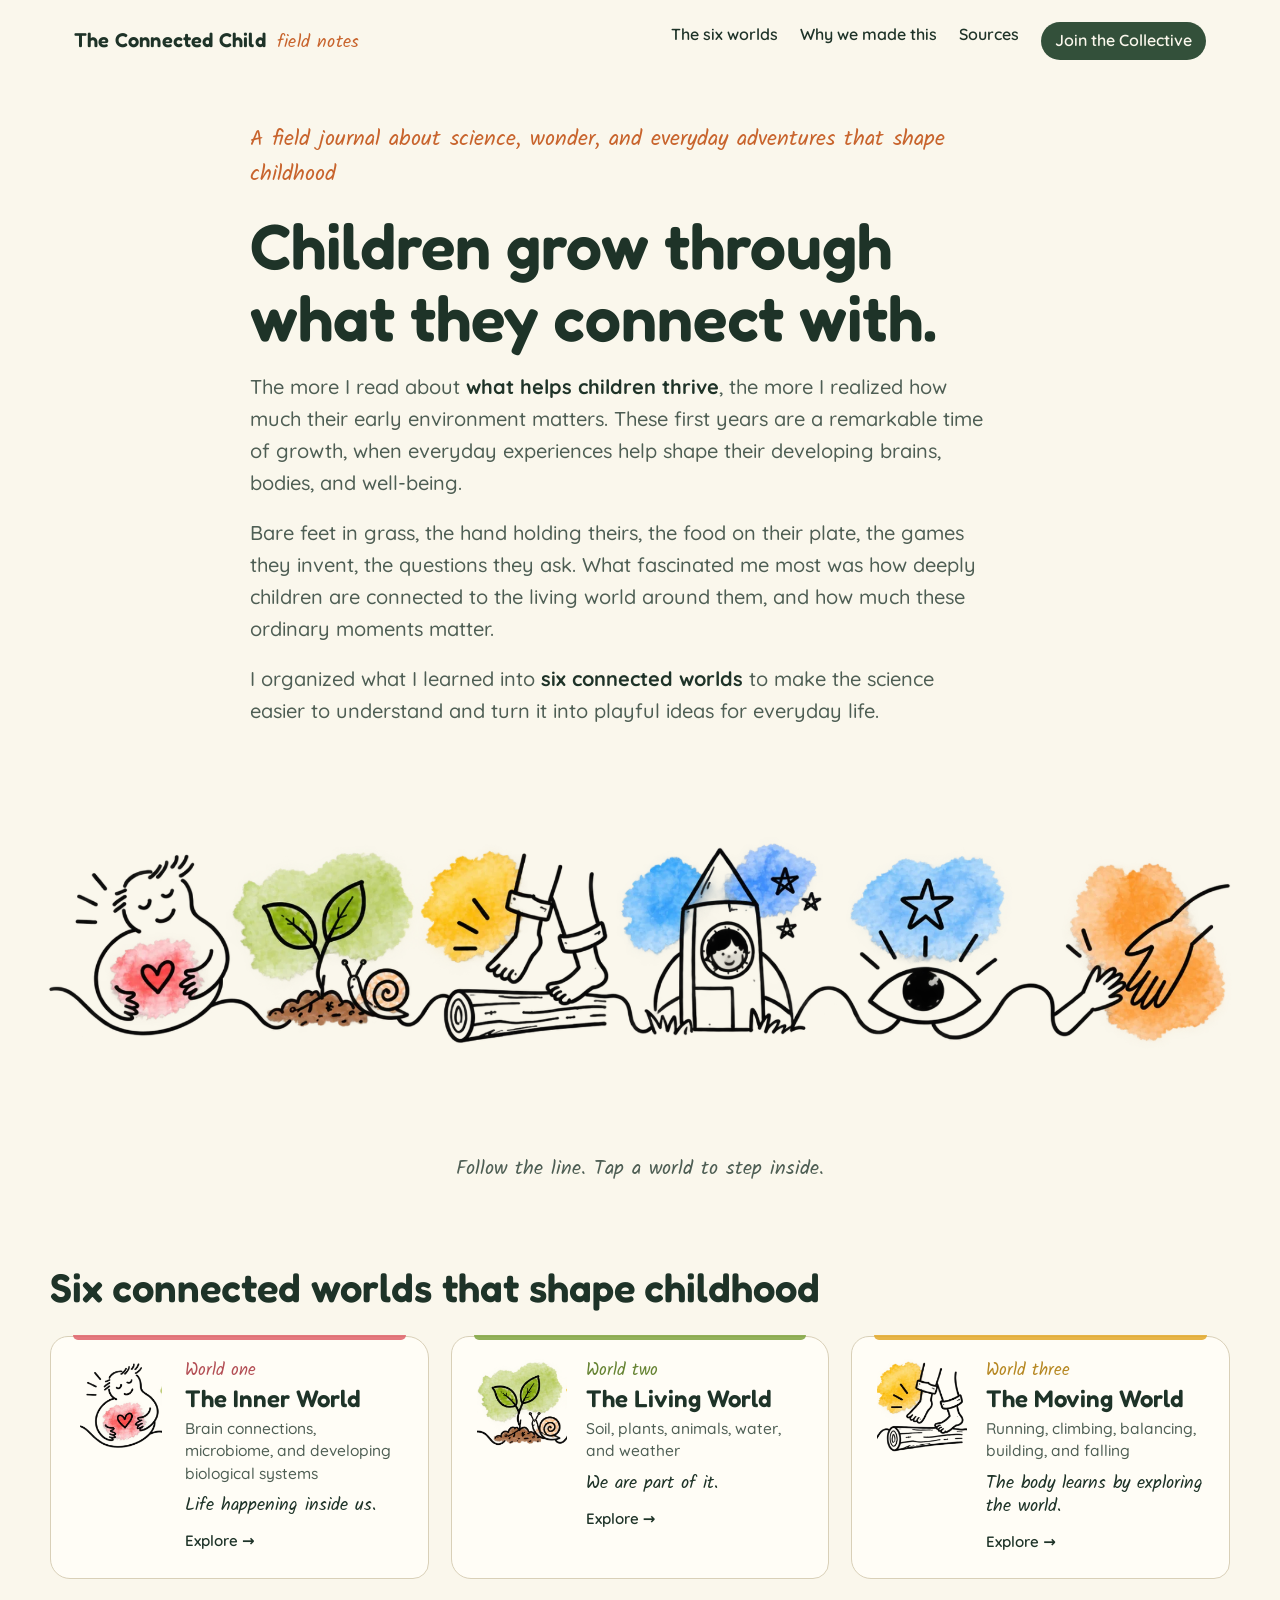
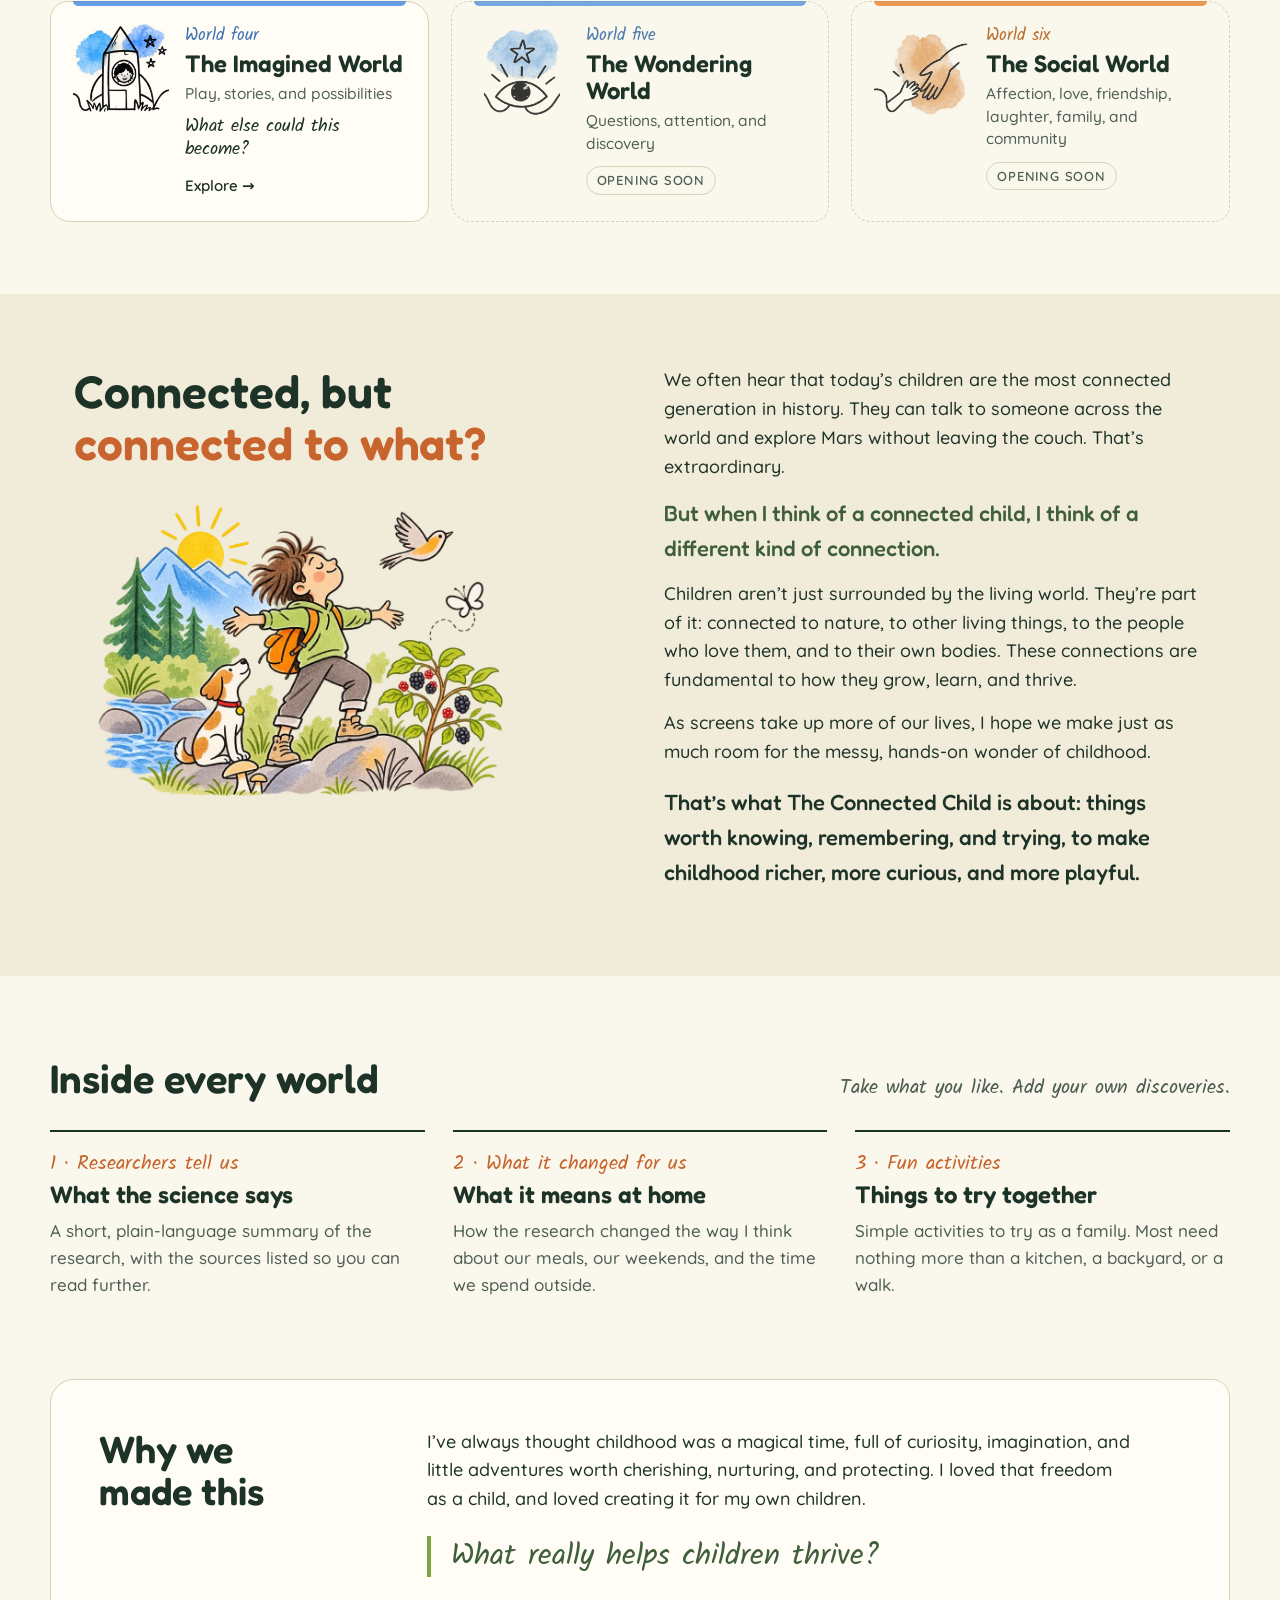
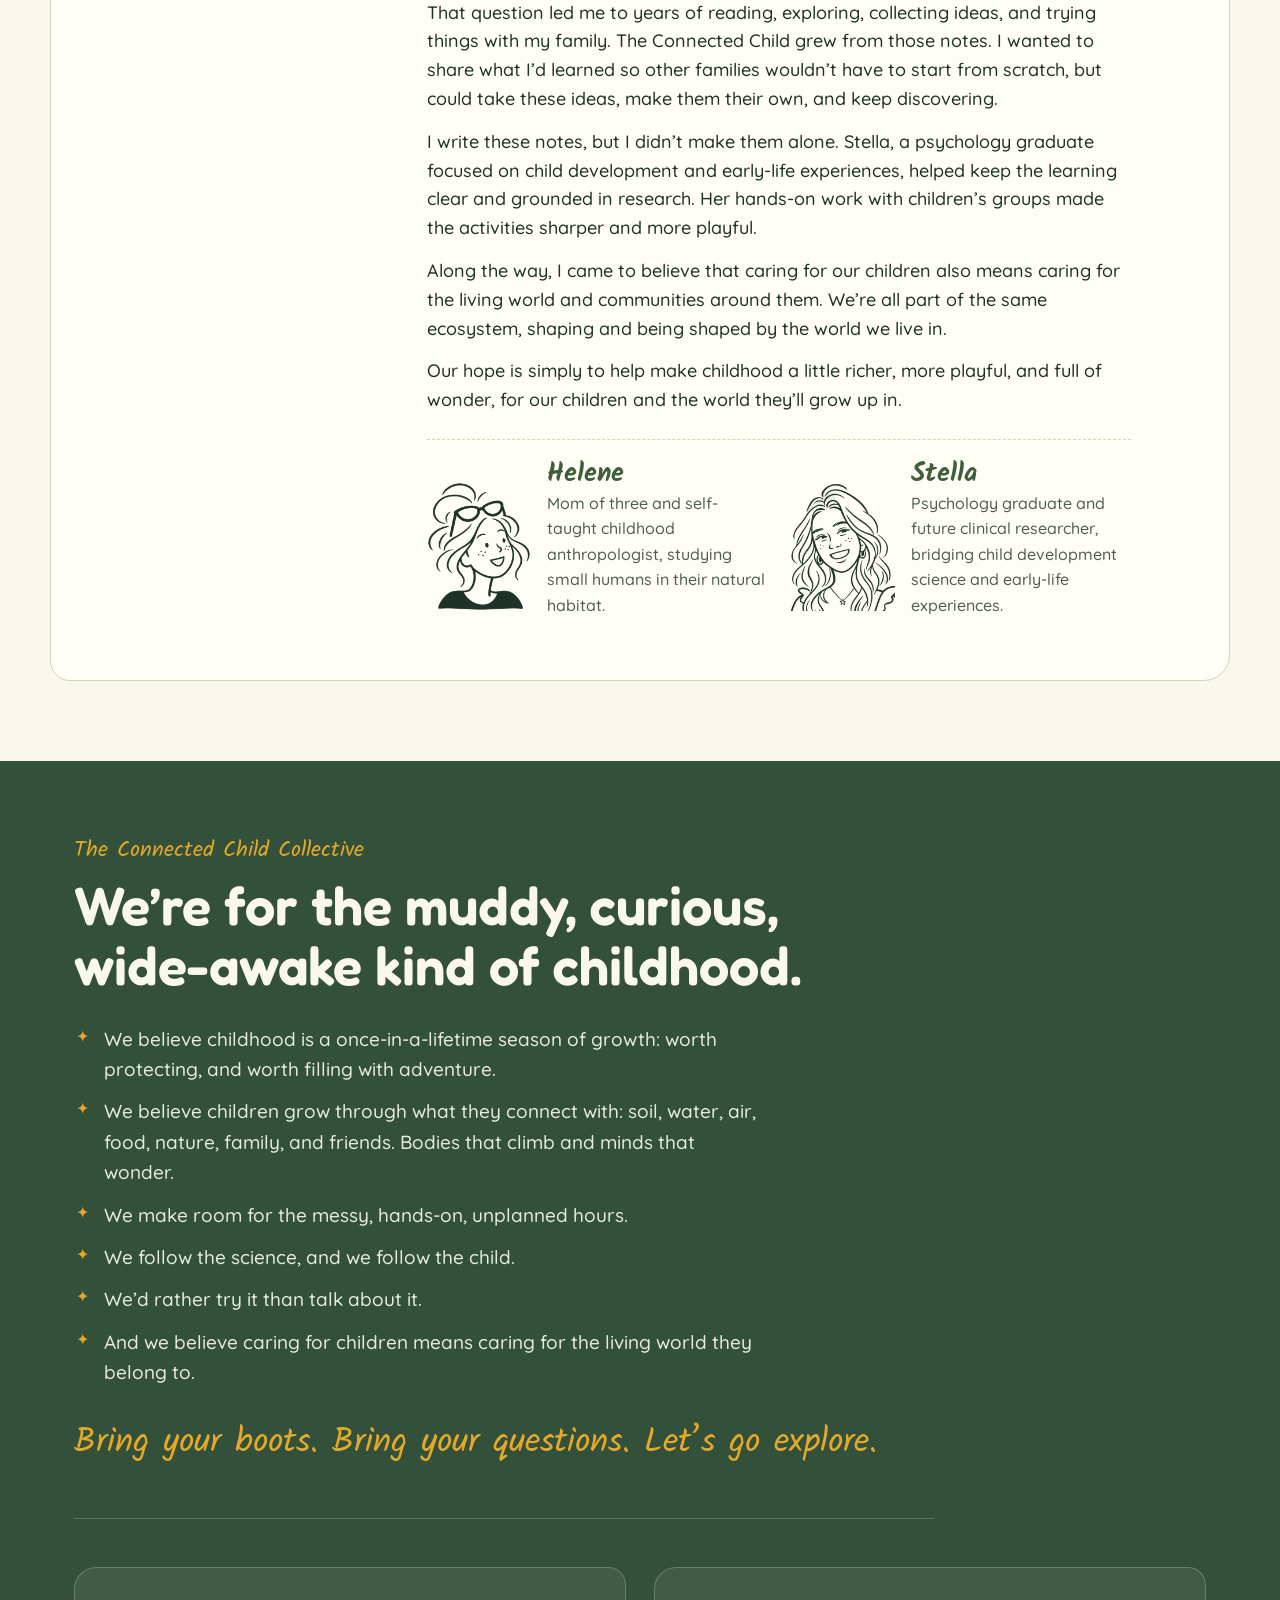
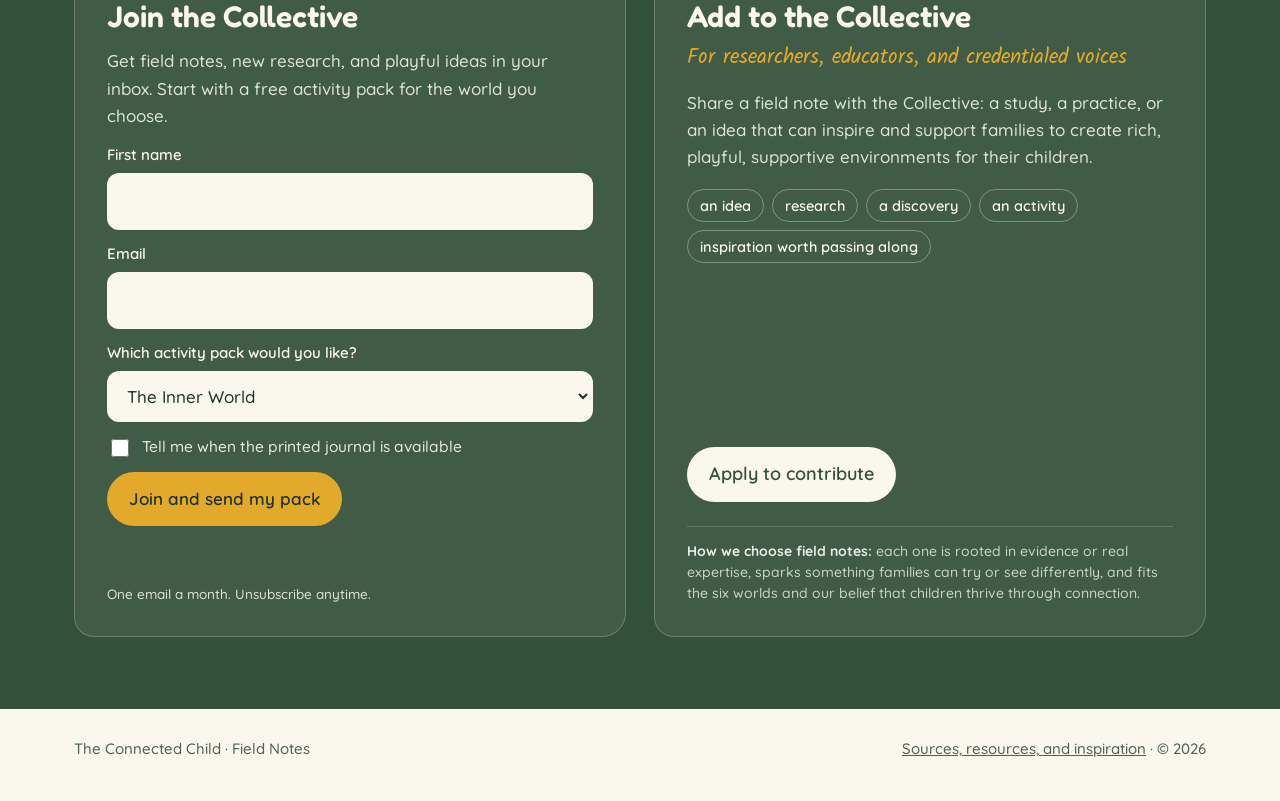
==== index.html @ fb087bc6 "Landing: self-taught childhood anthropologist Co-Authored-By: Claude Opus 5.5 <noreply@anthropic.com" ====
<!DOCTYPE html>
<html lang="en">
<head>
<meta charset="utf-8">
<meta name="viewport" content="width=device-width, initial-scale=1">
<title>The Connected Child</title>
<meta name="description" content="A field journal about science, wonder, and everyday adventures that shape childhood. Six connected worlds, the research behind them, and ideas to try with your kids.">
<link rel="preconnect" href="https://fonts.googleapis.com">
<link rel="preconnect" href="https://fonts.gstatic.com" crossorigin>
<link href="https://fonts.googleapis.com/css2?family=Fredoka:wght@500;600&family=Kalam:wght@400;700&family=Quicksand:wght@400;500;600&display=swap" rel="stylesheet">
<link rel="stylesheet" href="css/site.css">
</head>
<body>

<header class="wrap top">
  <a class="mark" href="#">The Connected Child <span>field notes</span></a>
  <nav aria-label="Main">
    <a href="#worlds">The six worlds</a>
    <a href="#why">Why we made this</a>
    <a href="sources.html">Sources</a>
    <a class="pill" href="#signup">Join the Collective</a>
  </nav>
</header>

<main>
  <section class="wrap hero">
    <div class="eyebrow">A field journal about science, wonder, and everyday adventures that shape childhood</div>
    <h1>Children grow through what they connect with.</h1>
    <p>The more I read about <strong>what helps children thrive</strong>, the more I realized how much their early environment matters. These first years are a remarkable time of growth, when everyday experiences help shape their developing brains, bodies, and well-being.</p>
    <p>Bare feet in grass, the hand holding theirs, the food on their plate, the games they invent, the questions they ask. What fascinated me most was how deeply children are connected to the living world around them, and how much these ordinary moments matter.</p>
    <p>I organized what I learned into <strong>six connected worlds</strong> to make the science easier to understand and turn it into playful ideas for everyday life.</p>
  </section>

  <section class="wrap framework" aria-label="The six-world framework">
    <div class="thread" id="thread">
      <img src="img/framework.webp" width="2048" height="683" alt="A hand-drawn line connecting six illustrations: a child hugging their belly, a sprout and a snail, bare feet on a log, a child in a cardboard rocket, an open eye under a star, and two hands reaching for each other.">
      <!-- clickable regions, left to right; percentages match the illustration -->
      <a class="spot" data-world="inner"     href="inner-world.html"     style="left:1.5%;width:15%"  aria-label="The Inner World"></a>
      <a class="spot" data-world="living"    href="living-world.html"    style="left:16.5%;width:15.5%" aria-label="The Living World"></a>
      <a class="spot" data-world="moving"    href="moving-world.html"    style="left:32%;width:16%"   aria-label="The Moving World"></a>
      <a class="spot" data-world="imagined"  href="imagined-world.html"  style="left:48%;width:17.5%" aria-label="The Imagined World"></a>
      <a class="spot" data-world="wondering" href="#signup"              style="left:66%;width:14.5%" aria-label="The Wondering World, opening soon"></a>
      <a class="spot" data-world="social"    href="#signup"              style="left:81.5%;width:18%" aria-label="The Social World, opening soon"></a>
    </div>
    <div class="caption" id="caption" aria-live="polite">
      <span class="hint">Follow the line. Tap a world to step inside.</span>
    </div>
  </section>

  <section class="wrap worlds" id="worlds">
    <div class="section-head">
      <h2>Six connected worlds that shape childhood</h2>
    </div>
    <div class="grid">
      <a class="card inner" data-world="inner" href="inner-world.html">
        <img src="img/inner.webp" alt="" width="96" height="96">
        <div>
          <div class="num">World one</div>
          <h3>The Inner World</h3>
          <p class="what">Brain connections, microbiome, and developing biological systems</p>
          <p class="tag">Life happening inside us.</p>
          <span class="go">Explore →</span>
        </div>
      </a>
      <a class="card living" data-world="living" href="living-world.html">
        <img src="img/living.webp" alt="" width="96" height="96">
        <div>
          <div class="num">World two</div>
          <h3>The Living World</h3>
          <p class="what">Soil, plants, animals, water, and weather</p>
          <p class="tag">We are part of it.</p>
          <span class="go">Explore →</span>
        </div>
      </a>
      <a class="card moving" data-world="moving" href="moving-world.html">
        <img src="img/moving.webp" alt="" width="96" height="96">
        <div>
          <div class="num">World three</div>
          <h3>The Moving World</h3>
          <p class="what">Running, climbing, balancing, building, and falling</p>
          <p class="tag">The body learns by exploring the world.</p>
          <span class="go">Explore →</span>
        </div>
      </a>
      <a class="card imagined" data-world="imagined" href="imagined-world.html">
        <img src="img/imagined.webp" alt="" width="96" height="96">
        <div>
          <div class="num">World four</div>
          <h3>The Imagined World</h3>
          <p class="what">Play, stories, and possibilities</p>
          <p class="tag">What else could this become?</p>
          <span class="go">Explore →</span>
        </div>
      </a>
      <div class="card wondering soon" data-world="wondering">
        <img src="img/wondering.webp" alt="" width="96" height="96">
        <div>
          <div class="num">World five</div>
          <h3>The Wondering World</h3>
          <p class="what">Questions, attention, and discovery</p>
          <span class="soon-label">Opening soon</span>
        </div>
      </div>
      <div class="card social soon" data-world="social">
        <img src="img/social.webp" alt="" width="96" height="96">
        <div>
          <div class="num">World six</div>
          <h3>The Social World</h3>
          <p class="what">Affection, love, friendship, laughter, family, and community</p>
          <span class="soon-label">Opening soon</span>
        </div>
      </div>
    </div>
  </section>

  <section class="what-sec">
    <div class="wrap what-grid">
      <div class="what-left">
        <h2>Connected, but <em>connected to what?</em></h2>
        <img class="explorer" src="img/explorer.webp" width="1000" height="668" alt="Watercolor illustration of a child standing on a rock with arms wide open, eyes closed, beside a dog, a stream, mountains, a berry bush, a bird, and a butterfly.">
      </div>
      <div>
        <p>We often hear that today’s children are the most connected generation in history. They can talk to someone across the world and explore Mars without leaving the couch. That’s extraordinary.</p>
        <p class="pivot">But when I think of a connected child, I think of a different kind of connection.</p>
        <p>Children aren’t just surrounded by the living world. They’re part of it: connected to nature, to other living things, to the people who love them, and to their own bodies. These connections are fundamental to how they grow, learn, and thrive.</p>
        <p>As screens take up more of our lives, I hope we make just as much room for the messy, hands-on wonder of childhood.</p>
        <p class="closing">That’s what The Connected Child is about: things worth knowing, remembering, and trying, to make childhood richer, more curious, and more playful.</p>
      </div>
    </div>
  </section>

  <section class="wrap how">
    <div class="section-head">
      <h2>Inside every world</h2>
      <p>Take what you like. Add your own discoveries.</p>
    </div>
    <div class="steps">
      <div class="step">
        <div class="k">1 · Researchers tell us</div>
        <h3>What the science says</h3>
        <p>A short, plain-language summary of the research, with the sources listed so you can read further.</p>
      </div>
      <div class="step">
        <div class="k">2 · What it changed for us</div>
        <h3>What it means at home</h3>
        <p>How the research changed the way I think about our meals, our weekends, and the time we spend outside.</p>
      </div>
      <div class="step">
        <div class="k">3 · Fun activities</div>
        <h3>Things to try together</h3>
        <p>Simple activities to try as a family. Most need nothing more than a kitchen, a backyard, or a walk.</p>
      </div>
    </div>
  </section>

  <section class="wrap note" id="why">
    <div class="note-card">
      <h2>Why we made this</h2>
      <div class="note-body">
        <p>I’ve always thought childhood was a magical time, full of curiosity, imagination, and little adventures worth cherishing, nurturing, and protecting. I loved that freedom as a child, and loved creating it for my own children.</p>
        <p class="quote">What really helps children thrive?</p>
        <p>That question led me to years of reading, exploring, collecting ideas, and trying things with my family. The Connected Child grew from those notes. I wanted to share what I’d learned so other families wouldn’t have to start from scratch, but could take these ideas, make them their own, and keep discovering.</p>
        <p>I write these notes, but I didn’t make them alone. Stella, a psychology graduate focused on child development and early-life experiences, helped keep the learning clear and grounded in research. Her hands-on work with children’s groups made the activities sharper and more playful.</p>
        <p>Along the way, I came to believe that caring for our children also means caring for the living world and communities around them. We’re all part of the same ecosystem, shaping and being shaped by the world we live in.</p>
        <p>Our hope is simply to help make childhood a little richer, more playful, and full of wonder, for our children and the world they’ll grow up in.</p>
        <div class="sigs">
          <div class="sig">
            <img src="img/helene.webp" width="360" height="446" alt="Line-drawn sketch of Helene smiling, sunglasses pushed up into her messy hair.">
            <p><span class="sig-name">Helene</span><span class="sig-line">Mom of three and self-taught childhood anthropologist, studying small humans in their natural habitat.</span></p>
          </div>
          <div class="sig">
            <img src="img/stella.webp" width="360" height="446" alt="Line-drawn sketch of Stella laughing, with long wavy hair, hoop earrings, and a little star necklace.">
            <p><span class="sig-name">Stella</span><span class="sig-line">Psychology graduate and future clinical researcher, bridging child development science and early-life experiences.</span></p>
          </div>
        </div>
      </div>
    </div>
  </section>

  <section class="signup" id="signup">
    <div class="wrap">
      <div class="manifesto">
        <div class="hand">The Connected Child Collective</div>
        <h2>We’re for the muddy, curious, wide-awake kind of childhood.</h2>
        <ul class="beliefs">
          <li>We believe childhood is a once-in-a-lifetime season of growth: worth protecting, and worth filling with adventure.</li>
          <li>We believe children grow through what they connect with: soil, water, air, food, nature, family, and friends. Bodies that climb and minds that wonder.</li>
          <li>We make room for the messy, hands-on, unplanned hours.</li>
          <li>We follow the science, and we follow the child.</li>
          <li>We’d rather try it than talk about it.</li>
          <li>And we believe caring for children means caring for the living world they belong to.</li>
        </ul>
        <p class="rally">Bring your boots. Bring your questions. Let’s go explore.</p>
      </div>
    </div>
    <div class="wrap duo">
      <div class="panel">
        <h3>Join the Collective</h3>
        <p class="panel-sub">Get field notes, new research, and playful ideas in your inbox. Start with a free activity pack for the world you choose.</p>
        <form id="form" novalidate>
          <div class="field">
            <label for="name">First name</label>
            <input id="name" type="text" autocomplete="given-name">
          </div>
          <div class="field">
            <label for="email">Email</label>
            <input id="email" type="email" autocomplete="email" required>
          </div>
          <div class="field">
            <label for="world">Which activity pack would you like?</label>
            <select id="world">
              <option value="inner">The Inner World</option>
              <option value="living">The Living World</option>
              <option value="moving">The Moving World</option>
            </select>
          </div>
          <label class="check" for="printed"><input id="printed" type="checkbox"> Tell me when the printed journal is available</label>
          <button type="submit">Join and send my pack</button>
          <p class="thanks" id="thanks" aria-live="polite"></p>
          <p class="fine">One email a month. Unsubscribe anytime.</p>
        </form>
      </div>
      <div class="panel" id="contribute">
        <h3>Add to the Collective</h3>
        <p class="panel-for">For researchers, educators, and credentialed voices</p>
        <p class="panel-sub">Share a field note with the Collective: a study, a practice, or an idea that can inspire and support families to create rich, playful, supportive environments for their children.</p>
        <ul class="kinds">
          <li>an idea</li><li>research</li><li>a discovery</li><li>an activity</li><li>inspiration worth passing along</li>
        </ul>
        <a class="contrib-btn" href="#contribute" id="apply">Apply to contribute</a>
        <p class="criteria"><strong>How we choose field notes:</strong> each one is rooted in evidence or real expertise, sparks something families can try or see differently, and fits the six worlds and our belief that children thrive through connection.</p>
      </div>
    </div>
  </section>
</main>

<footer>
  <div class="wrap">
    <span>The Connected Child · Field Notes</span>
    <span><a href="sources.html">Sources, resources, and inspiration</a> · © 2026</span>
  </div>
</footer>

<script>
// Pages that exist so far. Add a world here once its page is published.
const BUILT = ['inner','living','moving','imagined'];
const WORLDS = {
  inner:{name:"The Inner World",desc:"brain connections, microbiome, and developing biological systems",open:true},
  living:{name:"The Living World",desc:"soil, plants, animals, water, and weather",open:true},
  moving:{name:"The Moving World",desc:"running, climbing, balancing, building, and falling",open:true},
  imagined:{name:"The Imagined World",desc:"play, stories, and possibilities",open:true},
  wondering:{name:"The Wondering World",desc:"questions, attention, and discovery",open:false},
  social:{name:"The Social World",desc:"affection, love, friendship, laughter, family, and community",open:false}
};
const cap = document.getElementById('caption');
const thread = document.getElementById('thread');
const cards = document.querySelectorAll('.card');
const hint = cap.innerHTML;

function show(key){
  const w = WORLDS[key];
  cap.innerHTML = '<span class="label" style="color:var(--'+key+')">'+w.name+'</span>' +
    '<span class="desc">'+w.desc+(w.open ? '' : ' · opening soon')+'</span>';
  cards.forEach(c => c.classList.toggle('is-active', c.dataset.world === key));
}
function reset(){ cap.innerHTML = hint; cards.forEach(c => c.classList.remove('is-active')); }

document.querySelectorAll('.spot').forEach(s => {
  s.addEventListener('mouseenter', () => show(s.dataset.world));
  s.addEventListener('focus', () => show(s.dataset.world));
  s.addEventListener('mouseleave', reset);
  s.addEventListener('blur', reset);
});

// Until a world page exists, a click shows its card instead of a missing page.
document.querySelectorAll('a[data-world]').forEach(a => {
  a.addEventListener('click', e => {
    const key = a.dataset.world;
    if (WORLDS[key].open && !BUILT.includes(key)) {
      e.preventDefault();
      show(key);
      cap.insertAdjacentHTML('beforeend','<span class="desc">This world’s page is being built next.</span>');
    }
  });
});

document.getElementById('form').addEventListener('submit', e => {
  e.preventDefault();
  const email = document.getElementById('email');
  const t = document.getElementById('thanks');
  if (!/^[^\s@]+@[^\s@]+\.[^\s@]+$/.test(email.value.trim())) {
    t.textContent = 'Please check your email address.';
    email.focus();
    return;
  }
  // Connect to the email tool here (MailerLite, Kit, etc.) once one is chosen.
  t.textContent = 'Preview only: sign-up is not connected yet.';
});
document.getElementById('apply').addEventListener('click', e => {
  e.preventDefault();
  e.currentTarget.textContent = 'Application form coming soon';
});
</script>
</body>
</html>
---- css/site.css ----
:root{
  /* Layout idea: one hand-drawn thread runs through the page; the six worlds hang off it. */
  --paper:#FAF7EC;
  --paper-deep:#F1EBD9;
  --ink:#1E3328;          /* deep forest ink */
  --ink-soft:#4E5E54;
  --forest:#3F5E3A;
  --orange:#C8642D;       /* burnt orange accent */
  --green:#33503A;        /* deep forest: sign-up band + top button */
  --line:#D9D0B8;
  --display:"Fredoka", "Trebuchet MS", system-ui, sans-serif;
  --hand:"Kalam", "Comic Sans MS", cursive;
  --body:"Quicksand", "Segoe UI", system-ui, sans-serif;
  --inner:#E0626A; --living:#7FA43F; --moving:#E3A92A;
  --imagined:#4E8FE0; --wondering:#5E98DA; --social:#E8893A;
  color-scheme:light;
}
*{box-sizing:border-box}
html,body{margin:0}
body{background:var(--paper);color:var(--ink);font-family:var(--body);font-size:18px;line-height:1.6;font-weight:500}
img{max-width:100%;height:auto;display:block}
a{color:inherit}
:focus-visible{outline:3px solid var(--orange);outline-offset:3px;border-radius:6px}
.wrap{max-width:1180px;margin:0 auto;padding:0 24px}
h1,h2,h3{font-family:var(--display);font-weight:600;line-height:1.12;text-wrap:balance;margin:0}
.hand{font-family:var(--hand);font-weight:400}

/* header */
.top{display:flex;align-items:center;justify-content:space-between;gap:16px;padding-top:22px;padding-bottom:22px;flex-wrap:wrap}
.mark{font-family:var(--display);font-weight:600;font-size:20px;text-decoration:none;letter-spacing:.01em}
.mark span{font-family:var(--hand);font-weight:400;color:var(--orange);font-size:18px;margin-left:6px}
.top nav{display:flex;gap:22px;flex-wrap:wrap;font-size:16px}
.top nav a{text-decoration:none;font-weight:600}
.top nav a:hover{color:var(--orange)}
.top nav .pill{background:var(--green);color:var(--paper);padding:6px 14px;border-radius:999px}
.top nav .pill:hover{background:var(--orange);color:var(--paper)}

/* hero */
.hero{padding:40px 0 8px;display:grid;gap:18px;max-width:780px}
.eyebrow{font-family:var(--hand);font-size:22px;color:var(--orange)}
.hero h1{font-size:clamp(38px,5.6vw,64px)}
.hero p{margin:0;font-size:20px;color:var(--ink-soft);max-width:62ch}
.hero strong{color:var(--ink);font-weight:700}

/* framework */
.framework{padding:22px 0 8px}
.thread{position:relative;margin:0 -12px}
.thread img{width:100%;height:auto;animation:draw 2.2s cubic-bezier(.5,.1,.3,1) both}
@keyframes draw{from{clip-path:inset(0 100% 0 0)}to{clip-path:inset(0 0 0 0)}}
.spot{position:absolute;top:8%;height:72%;border-radius:40%;text-decoration:none;cursor:pointer}
.spot:hover,.spot:focus-visible{background:radial-gradient(closest-side,rgba(255,255,255,.0),rgba(255,255,255,0))}
.thread.has-active img{filter:saturate(.85)}
.lift{position:absolute;inset:0;pointer-events:none}
.caption{min-height:64px;text-align:center;display:grid;gap:2px;justify-items:center;margin-top:-6px}
.caption .label{font-family:var(--display);font-size:24px;font-weight:600}
.caption .desc{font-family:var(--hand);font-size:20px;color:var(--ink-soft)}
.caption .hint{font-family:var(--hand);font-size:20px;color:var(--ink-soft)}

/* world cards */
.worlds{padding:40px 0 72px}
.section-head{display:flex;align-items:baseline;justify-content:space-between;gap:16px;flex-wrap:wrap;margin-bottom:26px}
.section-head h2{font-size:clamp(28px,3.4vw,40px)}
.section-head p{margin:0;color:var(--ink-soft);font-family:var(--hand);font-size:20px}
.grid{display:grid;grid-template-columns:repeat(3,1fr);gap:22px}
.card{--c:var(--ink);position:relative;display:grid;grid-template-columns:96px 1fr;gap:16px;align-items:start;padding:20px 22px 22px;background:#fffdf6;border:1.5px solid var(--line);border-radius:18px 22px 16px 20px;text-decoration:none;transition:transform .25s ease,box-shadow .25s ease,border-color .25s ease}
.card::before{content:"";position:absolute;left:22px;right:22px;top:-1.5px;height:5px;border-radius:0 0 6px 6px;background:var(--c);opacity:.85}
.card img{width:96px;height:96px;object-fit:contain}
.card .num{font-family:var(--hand);font-size:17px;color:var(--c);filter:brightness(.8)}
.card h3{font-size:24px;margin:2px 0 4px}
.card .what{margin:0;font-size:15.5px;color:var(--ink-soft);line-height:1.45}
.card .tag{margin:10px 0 0;font-family:var(--hand);font-size:18px;line-height:1.3}
.card .go{margin-top:12px;display:inline-flex;align-items:center;gap:6px;font-weight:600;font-size:15px;color:var(--ink)}
a.card:hover,a.card:focus-visible,.card.is-active{transform:translateY(-4px) rotate(-.4deg);box-shadow:0 10px 24px -14px rgba(30,51,40,.45);border-color:var(--c)}
a.card:hover .go{color:var(--orange)}
.card.soon{background:transparent;border-style:dashed}
.card.soon img{filter:grayscale(.35);opacity:.8}
.card .soon-label{margin-top:12px;display:inline-block;font-size:13px;font-weight:600;letter-spacing:.06em;text-transform:uppercase;color:var(--ink-soft);border:1.5px solid var(--line);padding:3px 10px;border-radius:999px}
.inner{--c:var(--inner)} .living{--c:var(--living)} .moving{--c:var(--moving)}
.imagined{--c:var(--imagined)} .wondering{--c:var(--wondering)} .social{--c:var(--social)}

/* connected to what */
.what-sec{background:var(--paper-deep);padding:72px 0}
.what-left{display:grid;gap:28px}
.explorer{width:min(460px,100%)}
.pivot{font-family:var(--display);font-size:22px;font-weight:500;color:var(--forest)}
.what-grid{display:grid;grid-template-columns:1fr 1fr;gap:48px;align-items:start}
.what-sec h2{font-size:clamp(30px,3.8vw,46px)}
.what-sec h2 em{font-style:normal;color:var(--orange)}
.what-sec p{margin:0 0 14px;max-width:58ch}
.list-hand{font-family:var(--hand);font-size:22px;line-height:1.5;color:var(--forest);margin:0;padding:0;list-style:none;display:grid;gap:2px}
.list-hand li::before{content:"~ ";color:var(--orange)}
.closing{font-family:var(--display);font-size:22px;font-weight:500;margin-top:18px!important}
.cover{margin:40px auto 0;width:min(900px,100%)}

/* how a world works */
.how{padding:80px 0}
.steps{display:grid;grid-template-columns:repeat(3,1fr);gap:28px;counter-reset:s}
.step{border-top:2px solid var(--ink);padding-top:16px}
.step .k{font-family:var(--hand);font-size:20px;color:var(--orange)}
.step h3{font-size:24px;margin:2px 0 8px}
.step p{margin:0;color:var(--ink-soft);font-size:17px}

/* founder note */
.note{padding:0 0 80px}
.note-card{display:grid;grid-template-columns:280px 1fr;gap:48px;background:#fffdf6;border:1.5px solid var(--line);border-radius:24px 18px 26px 20px;padding:48px}
.note-card h2{font-size:clamp(28px,3.2vw,38px)}
.note-body{max-width:64ch}
.sigs{display:grid;grid-template-columns:1fr 1fr;gap:24px;margin-top:24px;padding-top:20px;border-top:1.5px dashed var(--line)}
.sig{display:flex;align-items:center;gap:16px}
@media (max-width:640px){.sigs{grid-template-columns:1fr}}
.sig img{width:104px;flex:none}
.sig p{margin:0;display:grid;gap:2px}
.sig-name{font-family:var(--hand);font-weight:700;font-size:26px;color:var(--forest);line-height:1.1}
.sig-line{font-size:16px;color:var(--ink-soft)}
.note-card p{margin:0 0 14px}
.note-card p.quote{font-family:var(--hand);font-size:clamp(24px,2.6vw,30px);line-height:1.35;color:var(--forest);margin:22px 0;padding-left:20px;border-left:4px solid var(--living)}

/* sign up */
.signup{background:var(--green);color:var(--paper);padding:72px 0}
.signup-grid{display:grid;grid-template-columns:1.1fr 1fr;gap:48px;align-items:center}
.signup h2{font-size:clamp(30px,3.6vw,44px)}
.signup p{color:#DCE5D6;max-width:52ch}
.signup .hand{color:var(--moving);font-size:22px}
form{display:grid;gap:12px}
label{font-weight:600;font-size:15px}
.field{display:grid;gap:6px}
input[type=email],input[type=text]{font:inherit;font-size:17px;padding:13px 16px;border-radius:12px;border:2px solid transparent;background:var(--paper);color:var(--ink)}
input:focus-visible{outline:none;border-color:var(--moving)}
.check{display:flex;gap:10px;align-items:flex-start;font-weight:500;font-size:15.5px;color:#E6ECE1}
.check input{margin-top:5px;width:18px;height:18px;accent-color:var(--moving)}
button{font:inherit;font-weight:600;font-size:17px;padding:13px 22px;border-radius:999px;border:0;background:var(--moving);color:var(--ink);cursor:pointer;justify-self:start}
button:hover{background:#F2C24F}
.thanks{font-family:var(--hand);font-size:22px;color:var(--moving);min-height:1.5em;margin:0}
.fine{font-size:13.5px;color:#B3C2AD;margin:0}

.perks{margin:18px 0 0;padding:0;list-style:none;display:grid;gap:10px;color:#E6ECE1;font-size:17px}
.perks li{padding-left:28px;position:relative}
.perks li::before{content:"";position:absolute;left:4px;top:.55em;width:12px;height:12px;border-radius:50%;background:var(--moving)}
select{font:inherit;font-size:17px;padding:12px 14px;border-radius:12px;border:2px solid transparent;background:var(--paper);color:var(--ink)}
select:focus-visible{outline:none;border-color:var(--moving)}
.manifesto{max-width:860px;padding-bottom:48px;margin-bottom:48px;border-bottom:1.5px solid rgba(250,247,236,.22)}
.manifesto h2{font-size:clamp(32px,4.4vw,54px);margin-top:6px}
.beliefs{list-style:none;margin:28px 0 0;padding:0;display:grid;gap:12px;font-size:19px;color:#E6ECE1;max-width:62ch}
.beliefs li{padding-left:30px;position:relative}
.beliefs li::before{content:"✦";position:absolute;left:2px;top:0;color:var(--moving);font-size:16px}
.rally{font-family:var(--hand);font-size:clamp(26px,3vw,34px);color:var(--moving)!important;margin:28px 0 0;max-width:none!important}
.duo{display:grid;grid-template-columns:1fr 1fr;gap:28px;align-items:stretch}
.panel{background:rgba(250,247,236,.07);border:1.5px solid rgba(250,247,236,.22);border-radius:22px 18px 24px 20px;padding:32px;display:flex;flex-direction:column;gap:14px}
.panel h3{font-size:30px;color:var(--paper)}
.panel-for{font-family:var(--hand);font-size:21px;color:var(--moving)!important;margin:-6px 0 0}
.panel-sub{margin:0;font-size:17px}
.kinds{list-style:none;margin:4px 0 0;padding:0;display:flex;flex-wrap:wrap;gap:8px}
.kinds li{font-size:14.5px;font-weight:600;color:var(--paper);border:1.5px solid rgba(250,247,236,.35);border-radius:999px;padding:4px 12px}
.contrib-btn{align-self:flex-start;margin-top:auto;margin-bottom:6px;background:var(--paper);color:var(--green);padding:13px 22px;border-radius:999px;text-decoration:none;font-weight:600}
.contrib-btn:hover{background:var(--moving);color:var(--ink)}
.criteria{margin:4px 0 0;padding-top:14px;border-top:1px solid rgba(250,247,236,.18);font-size:14px;line-height:1.5;color:#C9D5C3!important;max-width:none!important}
.criteria strong{color:#E6ECE1}
@media (max-width:960px){.duo{grid-template-columns:1fr}}
footer{padding:28px 0 40px;font-size:15px;color:var(--ink-soft)}
footer .wrap{display:flex;justify-content:space-between;gap:16px;flex-wrap:wrap}

@media (max-width:960px){
  .grid{grid-template-columns:repeat(2,1fr)}
  .what-grid,.note-card,.signup-grid{grid-template-columns:1fr}
  .steps{grid-template-columns:1fr}
  .note-card{padding:32px}
}
@media (max-width:620px){
  body{font-size:17px}
  .grid{grid-template-columns:1fr}
  .top nav{gap:14px}
  .top nav a:not(.pill){display:none}
  .thread{margin:0 -16px}
  .caption .hint{font-size:18px}
}
@media (prefers-reduced-motion:reduce){
  .thread img{animation:none}
  .card{transition:none}
}
@media (max-width:720px){.thread{margin:0}}
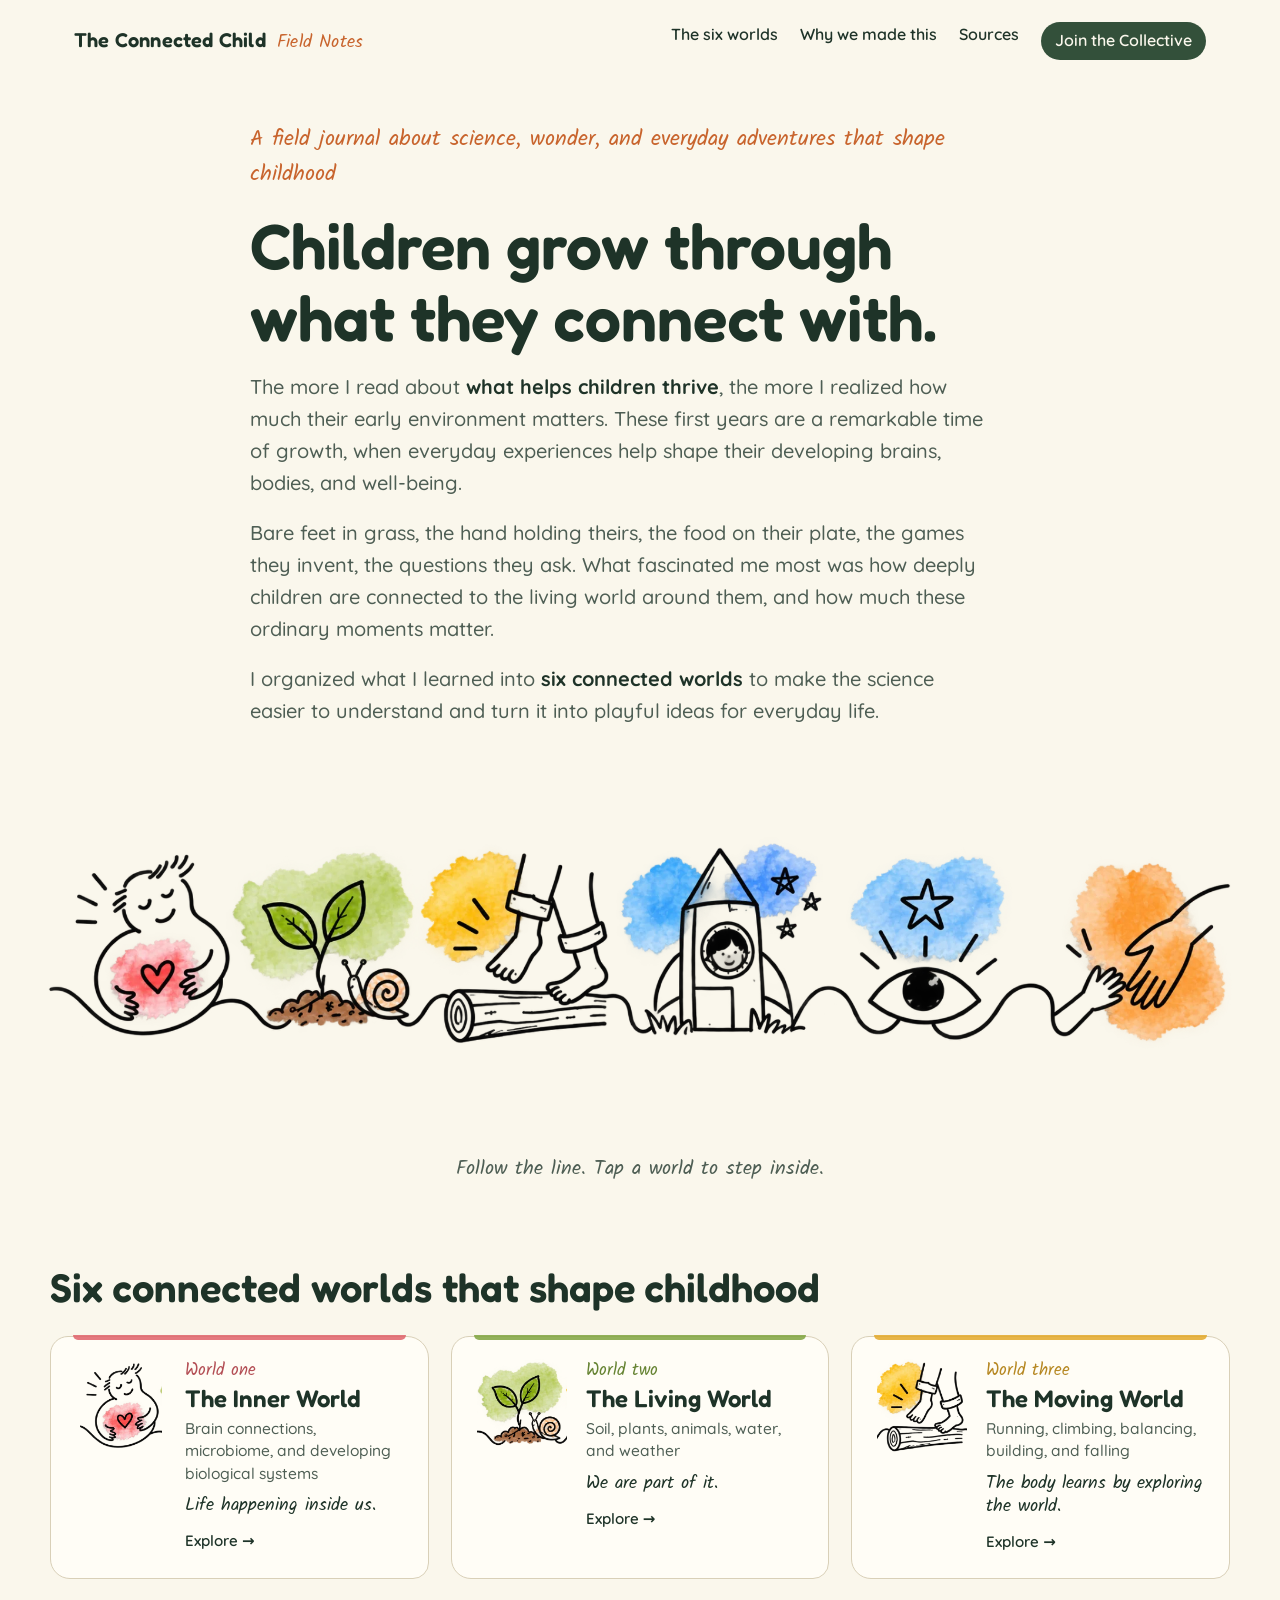
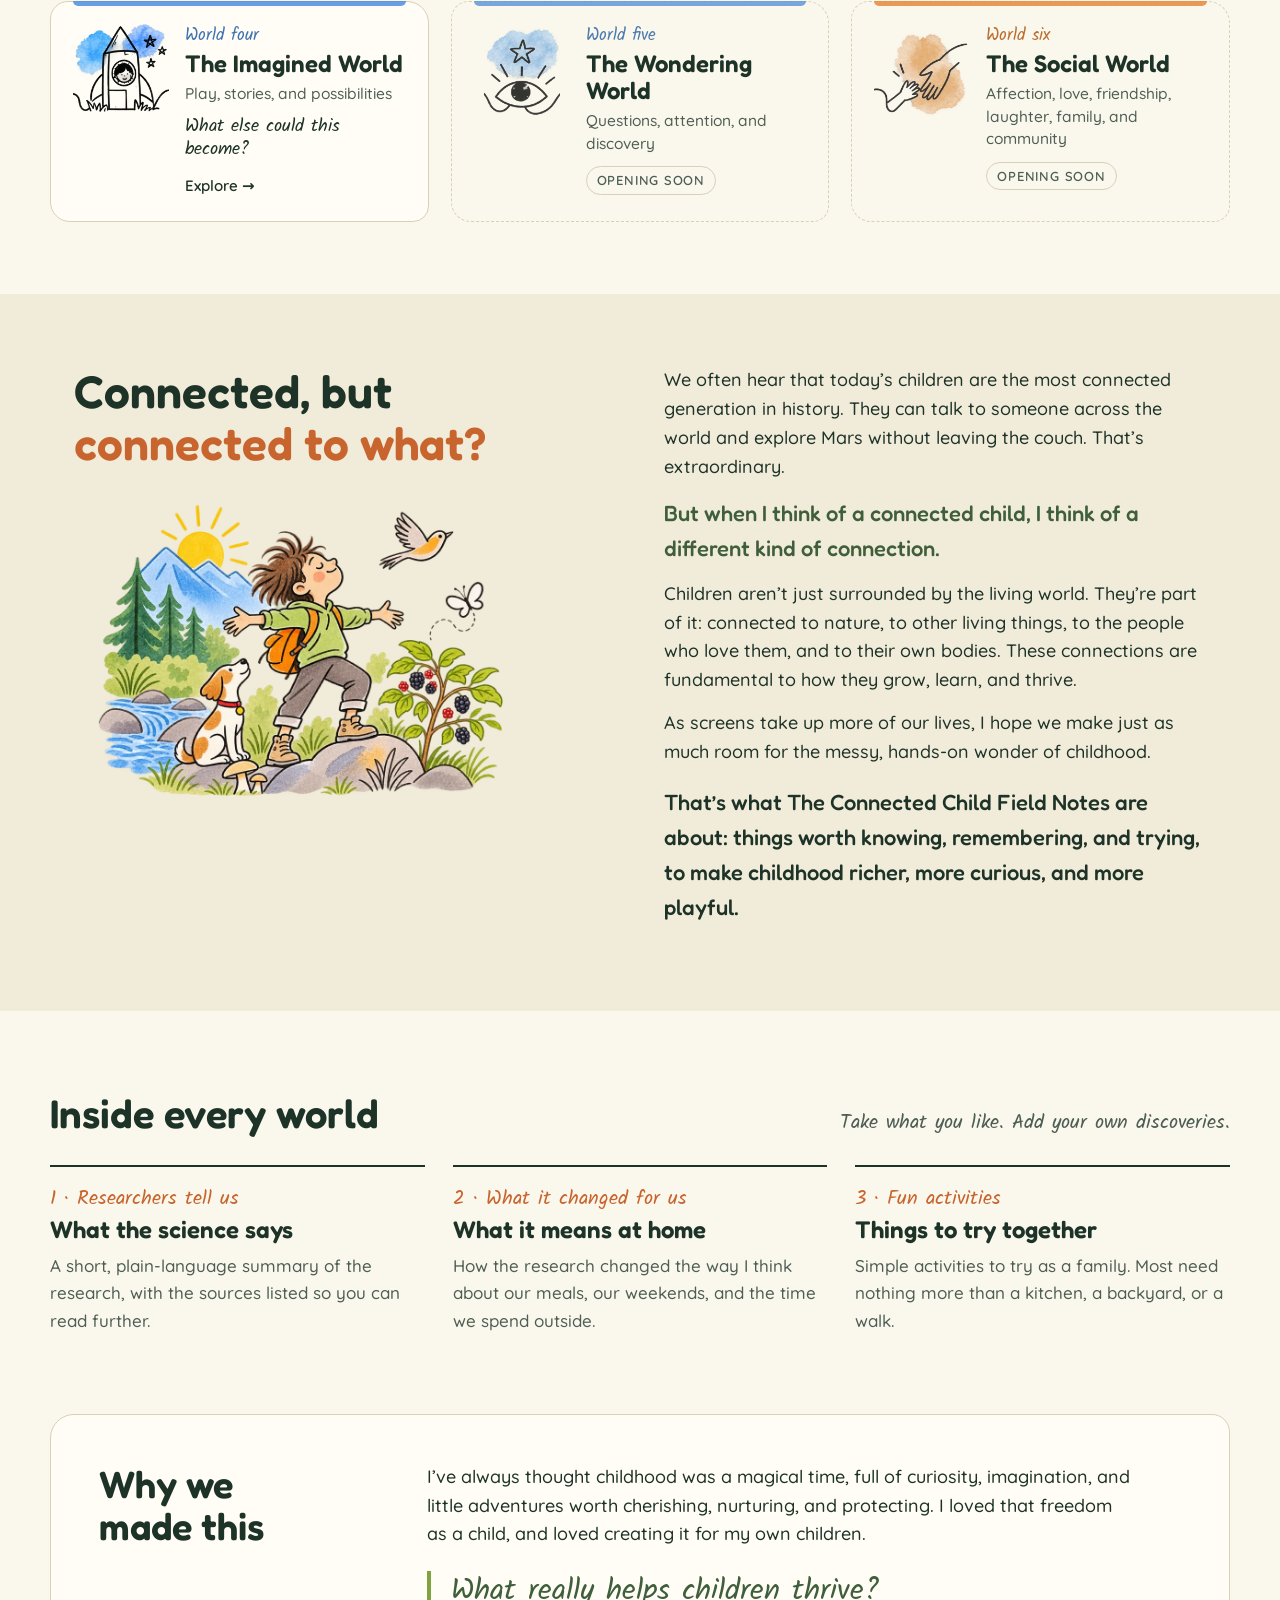
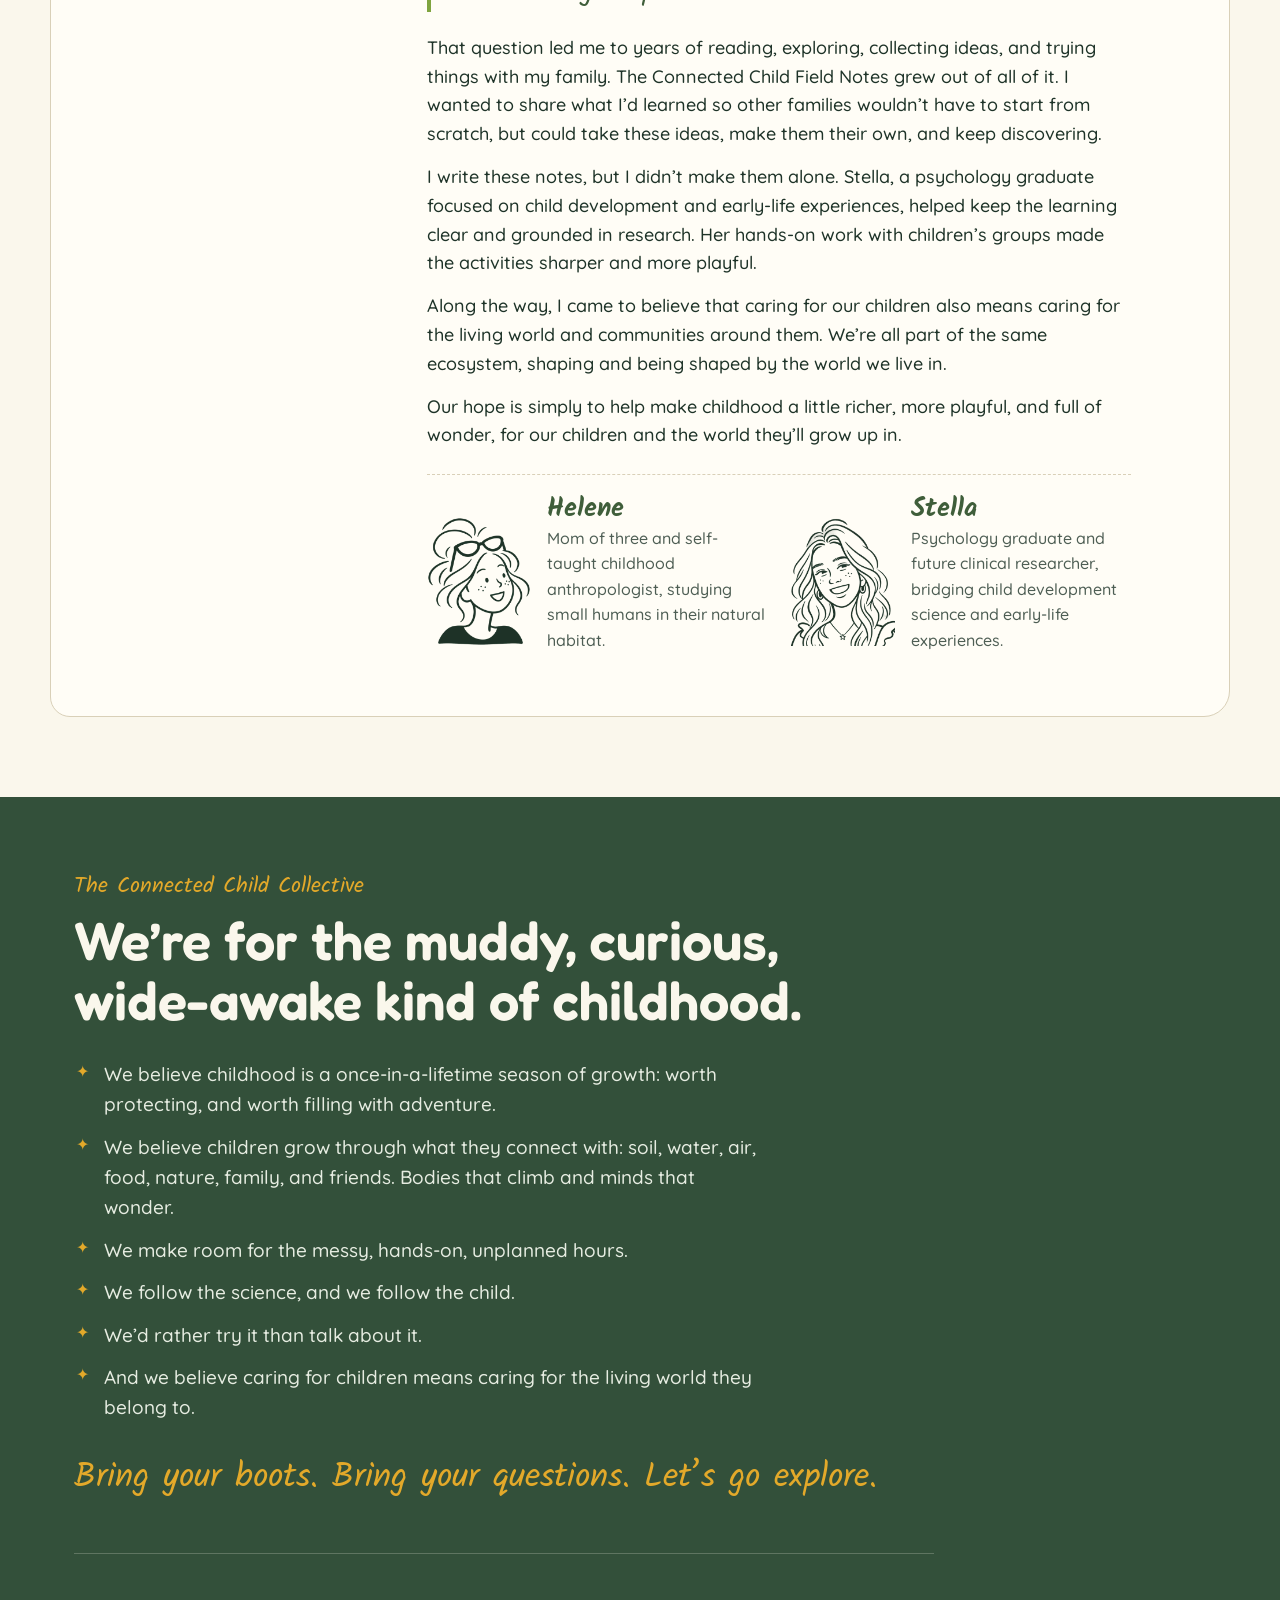
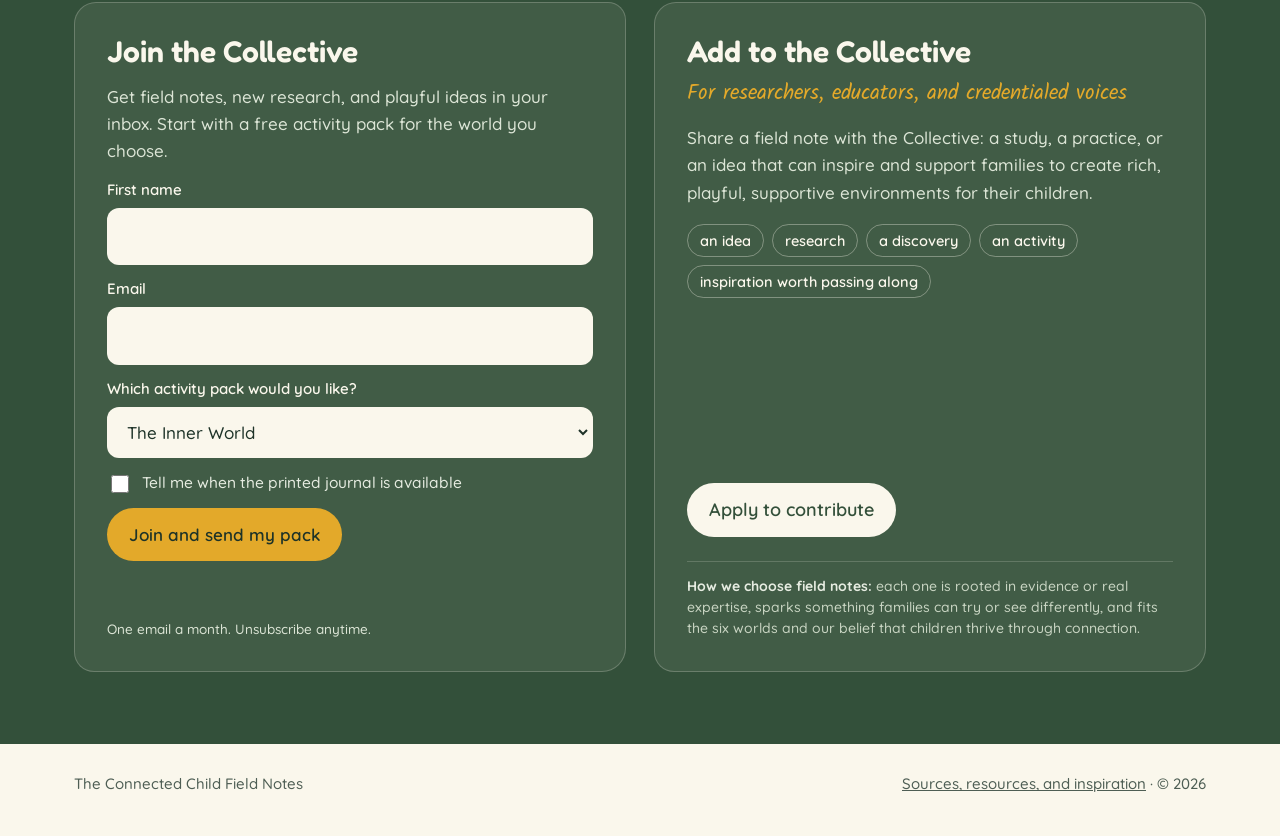
==== commit da7d48e7: "Name: The Connected Child Field Notes across titles, header, footer, and copy Co-Authored-By: Claude" ====
--- a/index.html
+++ b/index.html
@@ -3,7 +3,7 @@
 <head>
 <meta charset="utf-8">
 <meta name="viewport" content="width=device-width, initial-scale=1">
-<title>The Connected Child</title>
+<title>The Connected Child Field Notes</title>
 <meta name="description" content="A field journal about science, wonder, and everyday adventures that shape childhood. Six connected worlds, the research behind them, and ideas to try with your kids.">
 <link rel="preconnect" href="https://fonts.googleapis.com">
 <link rel="preconnect" href="https://fonts.gstatic.com" crossorigin>
@@ -13,7 +13,7 @@
 <body>
 
 <header class="wrap top">
-  <a class="mark" href="#">The Connected Child <span>field notes</span></a>
+  <a class="mark" href="#">The Connected Child <span>Field Notes</span></a>
   <nav aria-label="Main">
     <a href="#worlds">The six worlds</a>
     <a href="#why">Why we made this</a>
@@ -124,7 +124,7 @@
         <p class="pivot">But when I think of a connected child, I think of a different kind of connection.</p>
         <p>Children aren’t just surrounded by the living world. They’re part of it: connected to nature, to other living things, to the people who love them, and to their own bodies. These connections are fundamental to how they grow, learn, and thrive.</p>
         <p>As screens take up more of our lives, I hope we make just as much room for the messy, hands-on wonder of childhood.</p>
-        <p class="closing">That’s what The Connected Child is about: things worth knowing, remembering, and trying, to make childhood richer, more curious, and more playful.</p>
+        <p class="closing">That’s what The Connected Child Field Notes are about: things worth knowing, remembering, and trying, to make childhood richer, more curious, and more playful.</p>
       </div>
     </div>
   </section>
@@ -159,7 +159,7 @@
       <div class="note-body">
         <p>I’ve always thought childhood was a magical time, full of curiosity, imagination, and little adventures worth cherishing, nurturing, and protecting. I loved that freedom as a child, and loved creating it for my own children.</p>
         <p class="quote">What really helps children thrive?</p>
-        <p>That question led me to years of reading, exploring, collecting ideas, and trying things with my family. The Connected Child grew from those notes. I wanted to share what I’d learned so other families wouldn’t have to start from scratch, but could take these ideas, make them their own, and keep discovering.</p>
+        <p>That question led me to years of reading, exploring, collecting ideas, and trying things with my family. The Connected Child Field Notes grew out of all of it. I wanted to share what I’d learned so other families wouldn’t have to start from scratch, but could take these ideas, make them their own, and keep discovering.</p>
         <p>I write these notes, but I didn’t make them alone. Stella, a psychology graduate focused on child development and early-life experiences, helped keep the learning clear and grounded in research. Her hands-on work with children’s groups made the activities sharper and more playful.</p>
         <p>Along the way, I came to believe that caring for our children also means caring for the living world and communities around them. We’re all part of the same ecosystem, shaping and being shaped by the world we live in.</p>
         <p>Our hope is simply to help make childhood a little richer, more playful, and full of wonder, for our children and the world they’ll grow up in.</p>
@@ -236,7 +236,7 @@
 
 <footer>
   <div class="wrap">
-    <span>The Connected Child · Field Notes</span>
+    <span>The Connected Child Field Notes</span>
     <span><a href="sources.html">Sources, resources, and inspiration</a> · © 2026</span>
   </div>
 </footer>
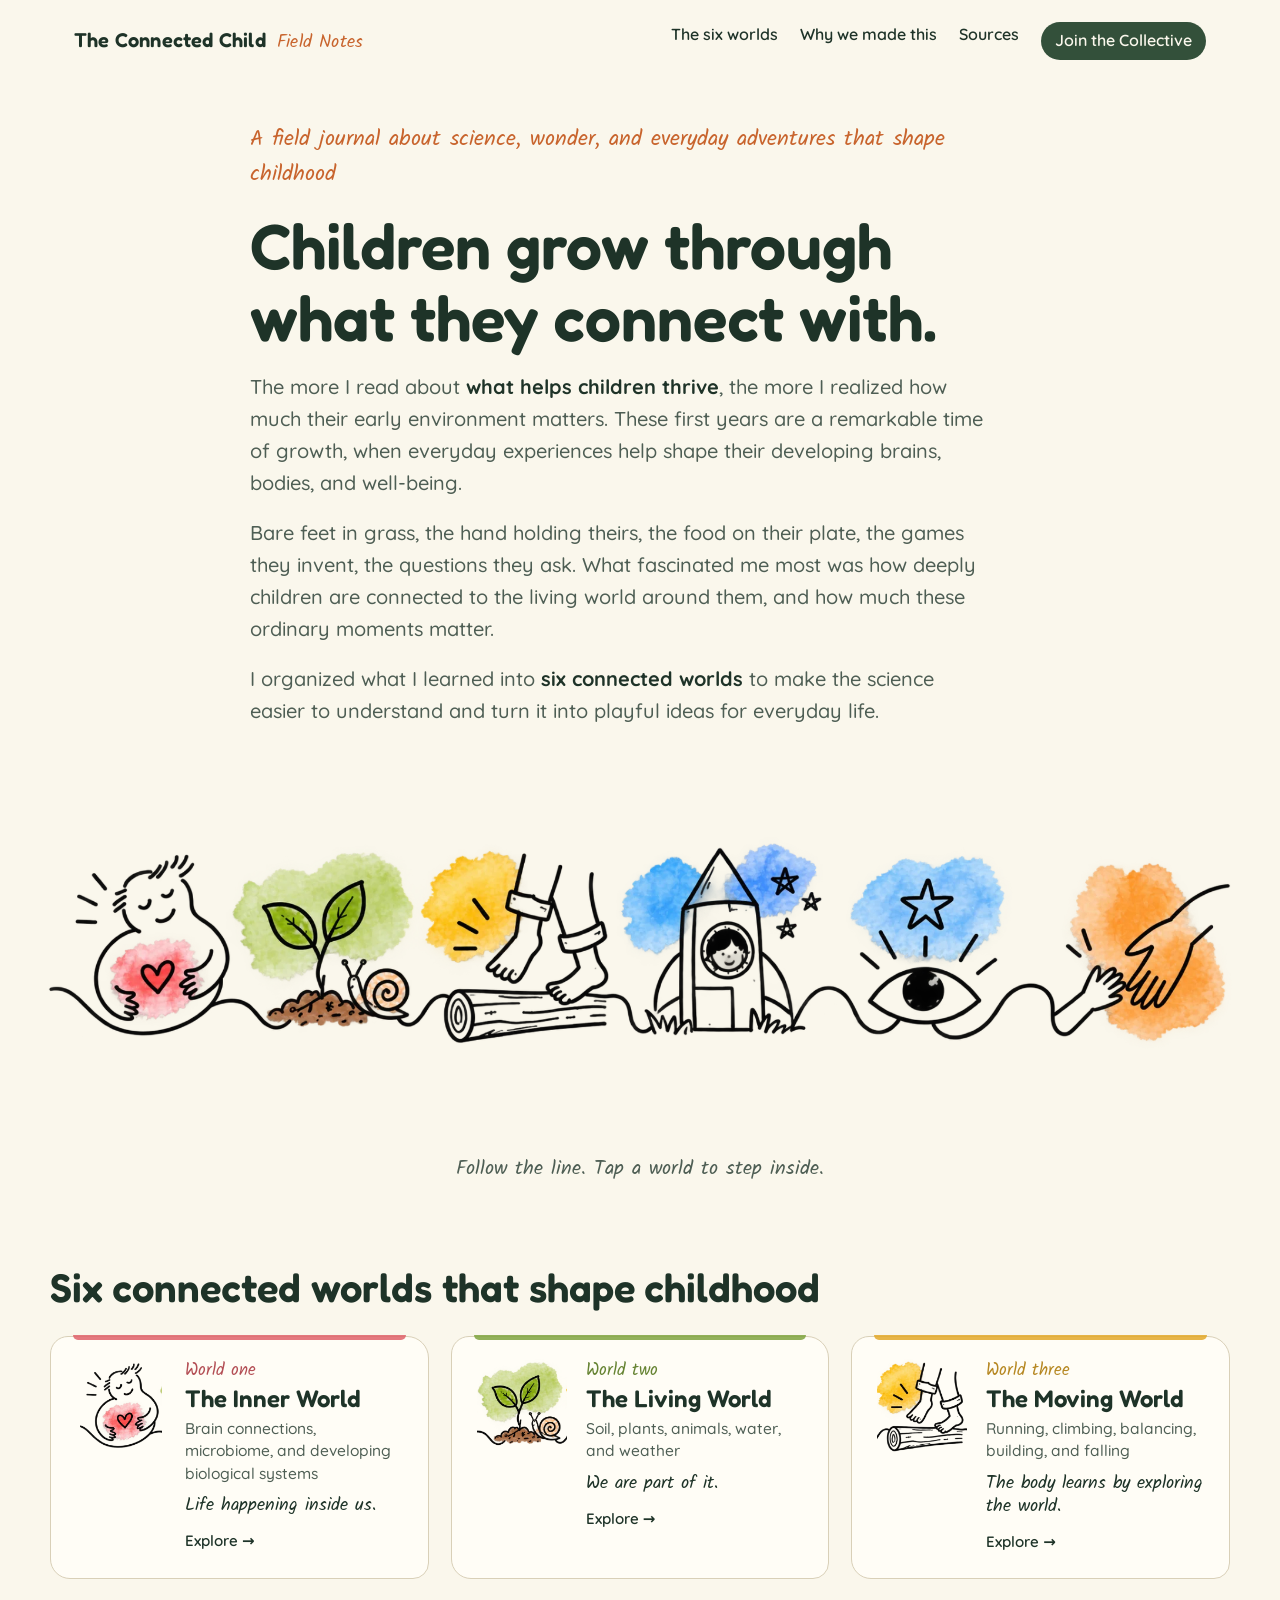
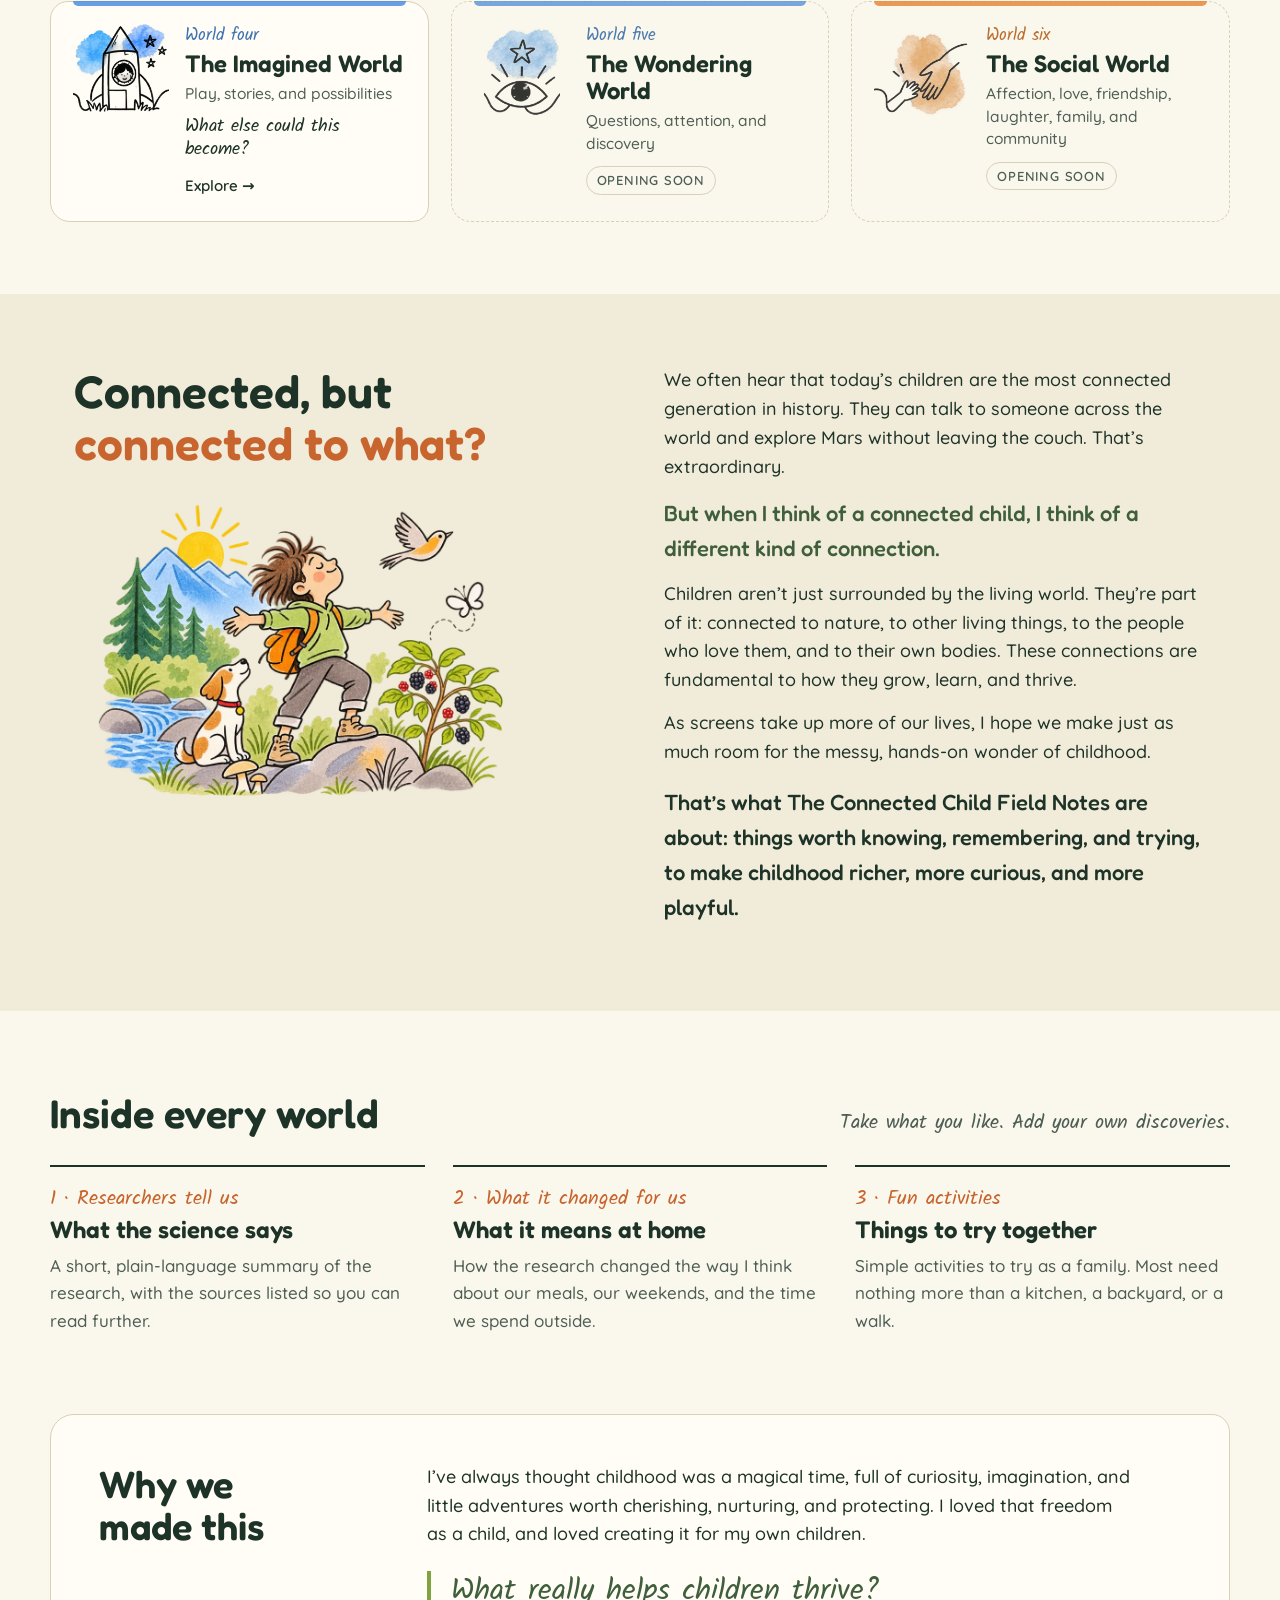
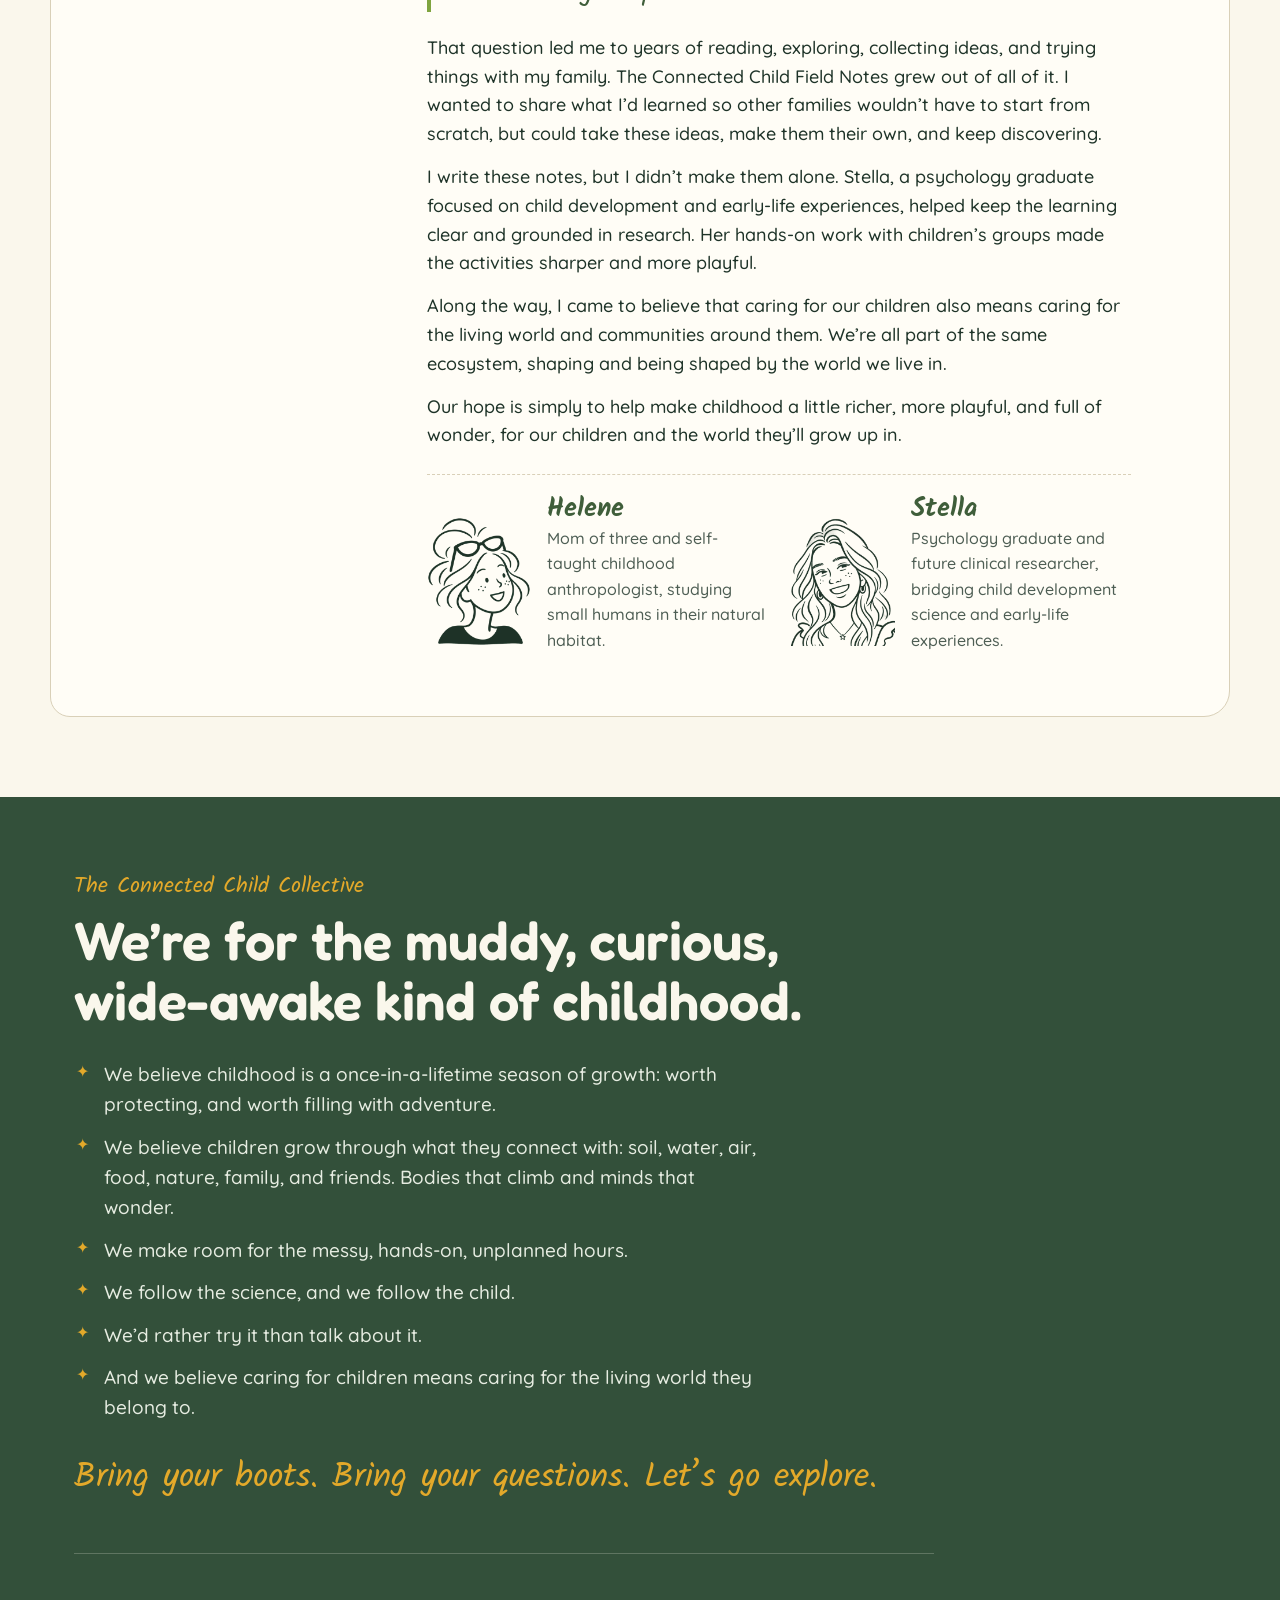
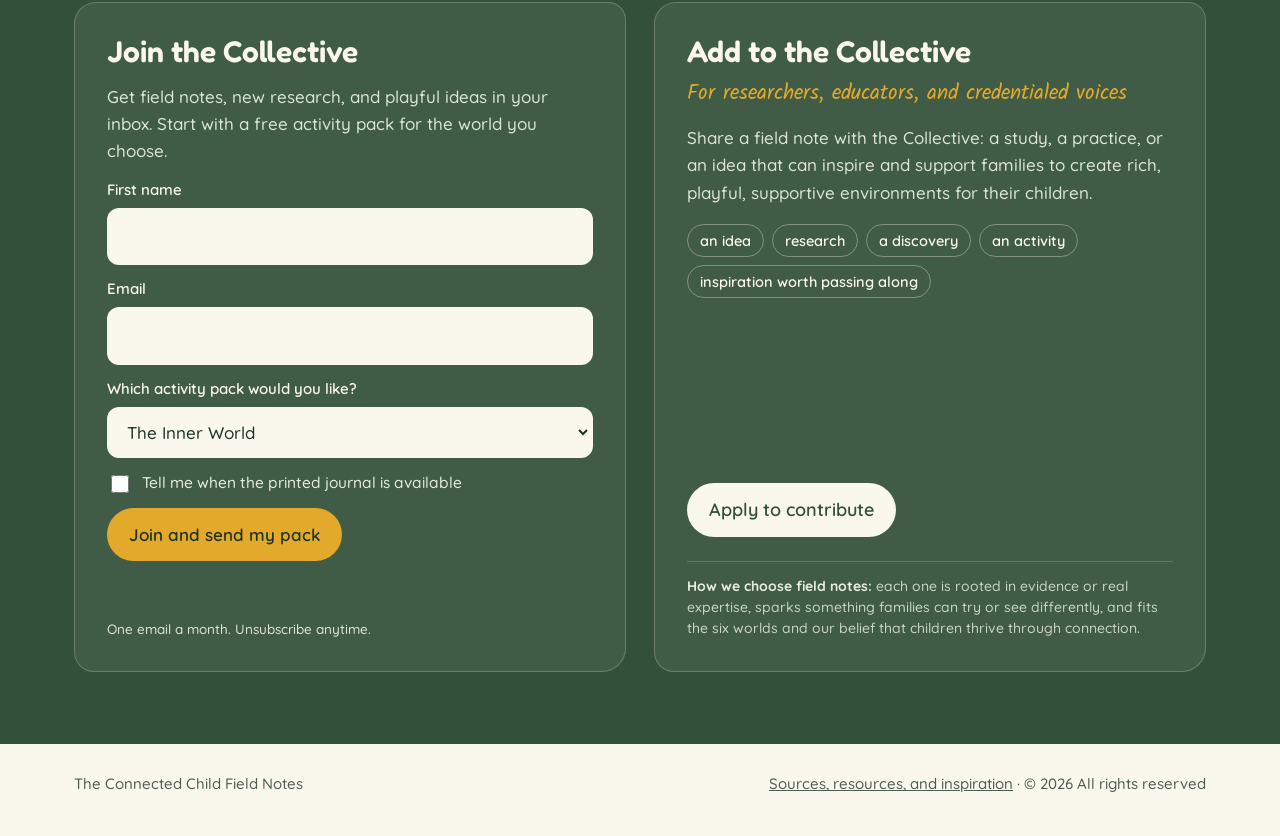
==== commit 2b9befb1: "Footer: all rights reserved notice on every page Co-Authored-By: Claude Opus 5.5 <noreply@anthropic." ====
--- a/index.html
+++ b/index.html
@@ -5,6 +5,16 @@
 <meta name="viewport" content="width=device-width, initial-scale=1">
 <title>The Connected Child Field Notes</title>
 <meta name="description" content="A field journal about science, wonder, and everyday adventures that shape childhood. Six connected worlds, the research behind them, and ideas to try with your kids.">
+<!--seo-->
+<link rel="canonical" href="https://theconnectedchildfieldnotes.com/">
+<meta property="og:type" content="website">
+<meta property="og:site_name" content="The Connected Child Field Notes">
+<meta property="og:title" content="The Connected Child Field Notes">
+<meta property="og:description" content="A field journal about science, wonder, and everyday adventures that shape childhood. Six connected worlds, the research behind them, and ideas to try with your kids.">
+<meta property="og:url" content="https://theconnectedchildfieldnotes.com/">
+<meta property="og:image" content="https://theconnectedchildfieldnotes.com/img/framework.webp">
+<meta name="twitter:card" content="summary_large_image">
+<!--/seo-->
 <link rel="preconnect" href="https://fonts.googleapis.com">
 <link rel="preconnect" href="https://fonts.gstatic.com" crossorigin>
 <link href="https://fonts.googleapis.com/css2?family=Fredoka:wght@500;600&family=Kalam:wght@400;700&family=Quicksand:wght@400;500;600&display=swap" rel="stylesheet">
@@ -212,6 +222,7 @@
               <option value="inner">The Inner World</option>
               <option value="living">The Living World</option>
               <option value="moving">The Moving World</option>
+              <option value="imagined">The Imagined World</option>
             </select>
           </div>
           <label class="check" for="printed"><input id="printed" type="checkbox"> Tell me when the printed journal is available</label>
@@ -237,7 +248,7 @@
 <footer>
   <div class="wrap">
     <span>The Connected Child Field Notes</span>
-    <span><a href="sources.html">Sources, resources, and inspiration</a> · © 2026</span>
+    <span><a href="sources.html">Sources, resources, and inspiration</a> · © 2026 All rights reserved</span>
   </div>
 </footer>
 
@@ -284,22 +295,11 @@
   });
 });
 
-document.getElementById('form').addEventListener('submit', e => {
-  e.preventDefault();
-  const email = document.getElementById('email');
-  const t = document.getElementById('thanks');
-  if (!/^[^\s@]+@[^\s@]+\.[^\s@]+$/.test(email.value.trim())) {
-    t.textContent = 'Please check your email address.';
-    email.focus();
-    return;
-  }
-  // Connect to the email tool here (MailerLite, Kit, etc.) once one is chosen.
-  t.textContent = 'Preview only: sign-up is not connected yet.';
-});
 document.getElementById('apply').addEventListener('click', e => {
   e.preventDefault();
   e.currentTarget.textContent = 'Application form coming soon';
 });
 </script>
+<script src="js/signup.js"></script>
 </body>
 </html>
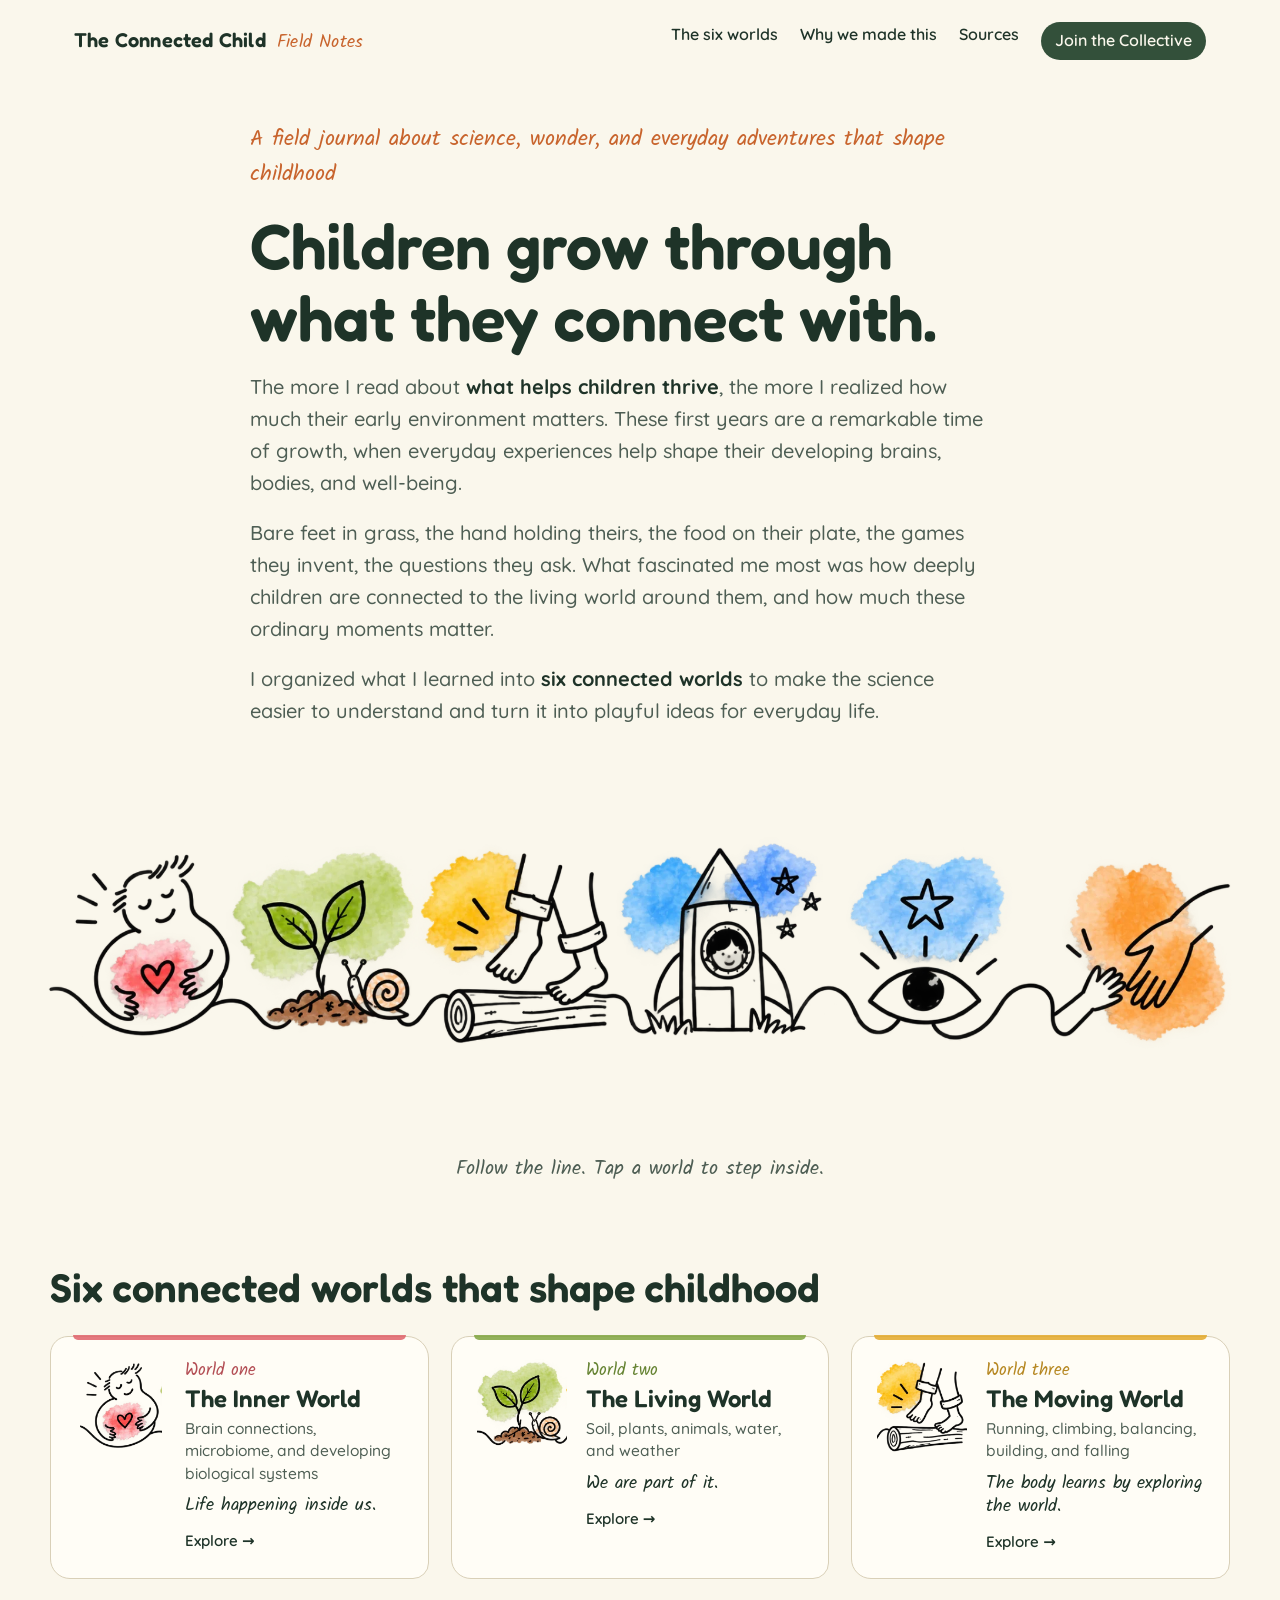
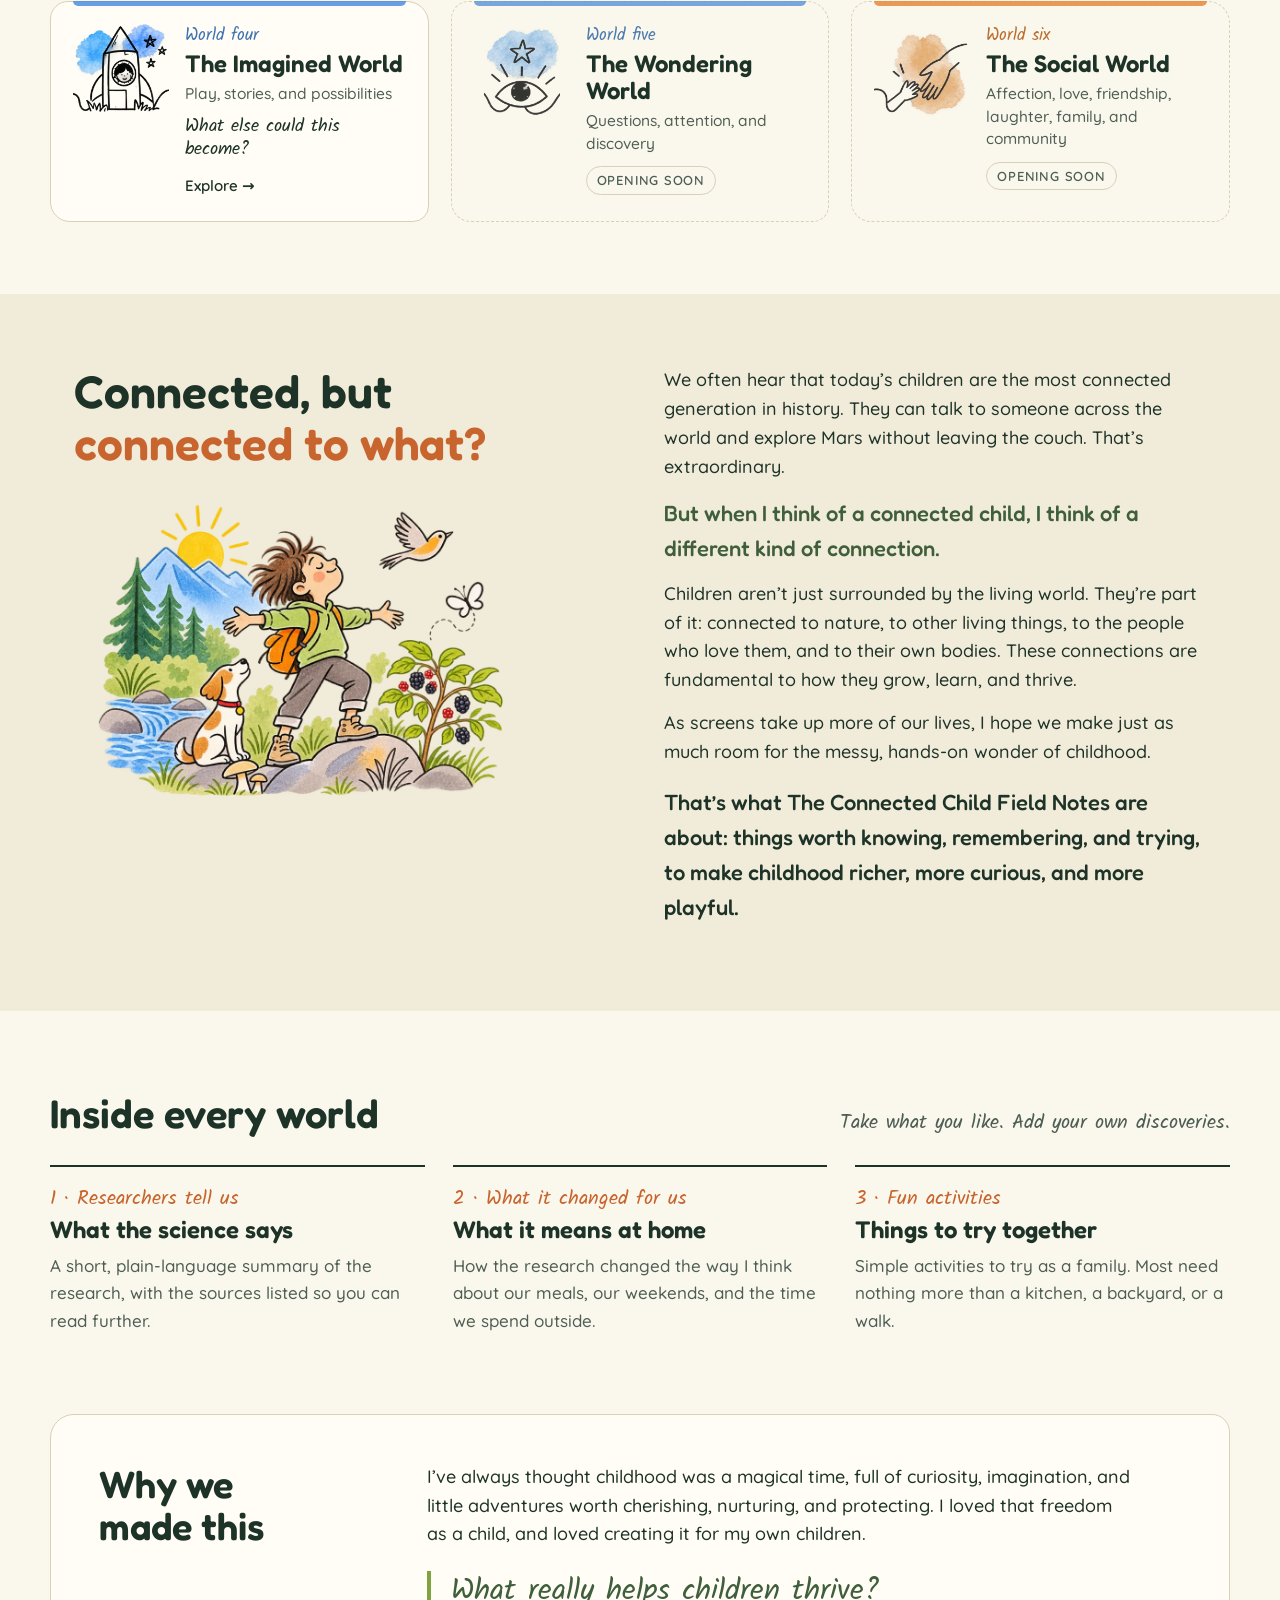
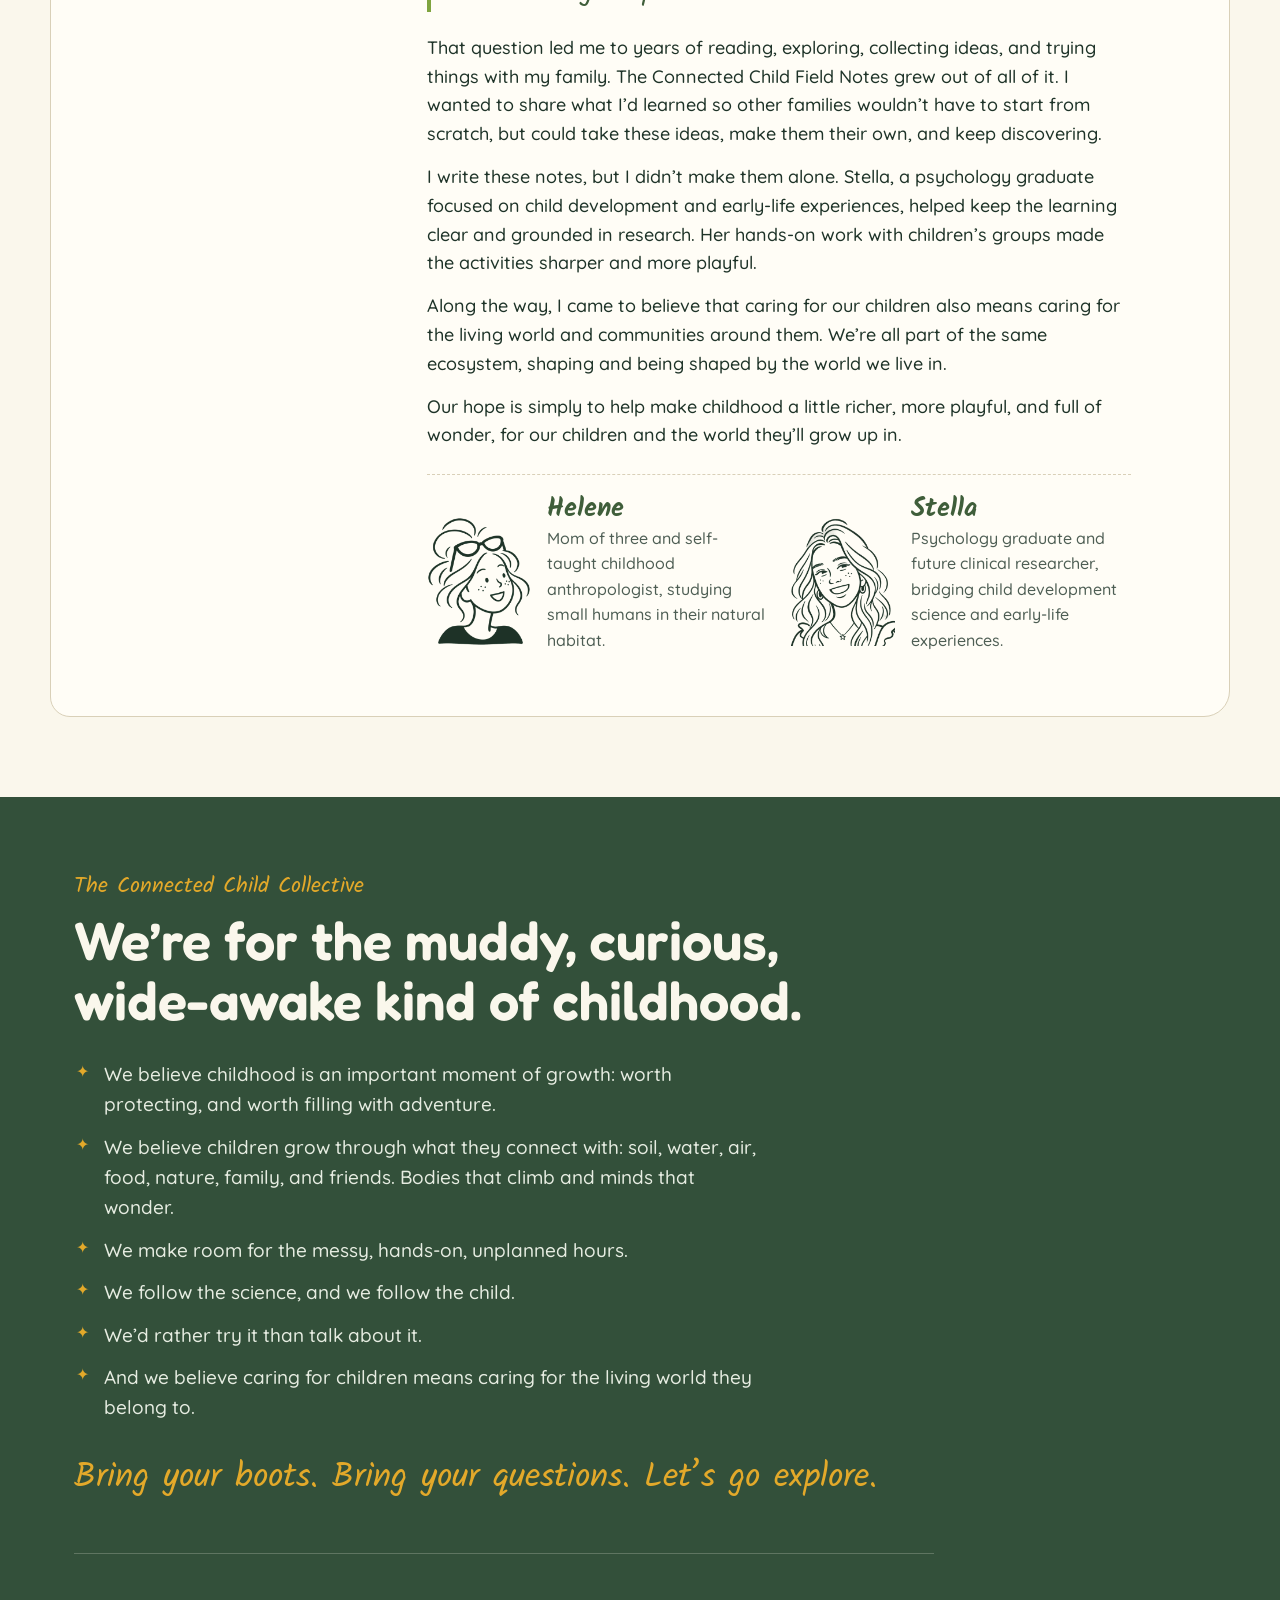
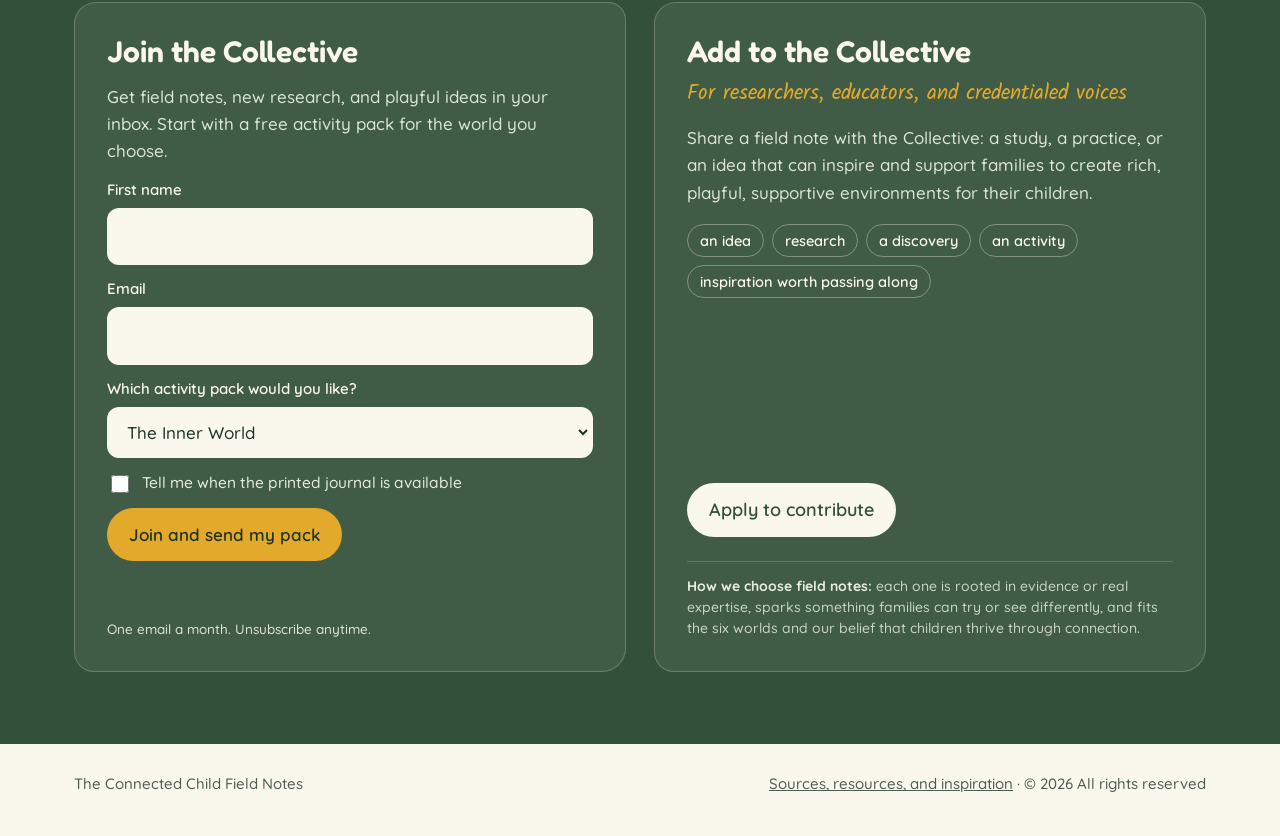
==== commit fbd3d047: "Copy: approved edits on Moving, Living, and landing pages Co-Authored-By: Claude Opus 5.5 <noreply@a" ====
--- a/index.html
+++ b/index.html
@@ -193,7 +193,7 @@
         <div class="hand">The Connected Child Collective</div>
         <h2>We’re for the muddy, curious, wide-awake kind of childhood.</h2>
         <ul class="beliefs">
-          <li>We believe childhood is a once-in-a-lifetime season of growth: worth protecting, and worth filling with adventure.</li>
+          <li>We believe childhood is an important moment of growth: worth protecting, and worth filling with adventure.</li>
           <li>We believe children grow through what they connect with: soil, water, air, food, nature, family, and friends. Bodies that climb and minds that wonder.</li>
           <li>We make room for the messy, hands-on, unplanned hours.</li>
           <li>We follow the science, and we follow the child.</li>
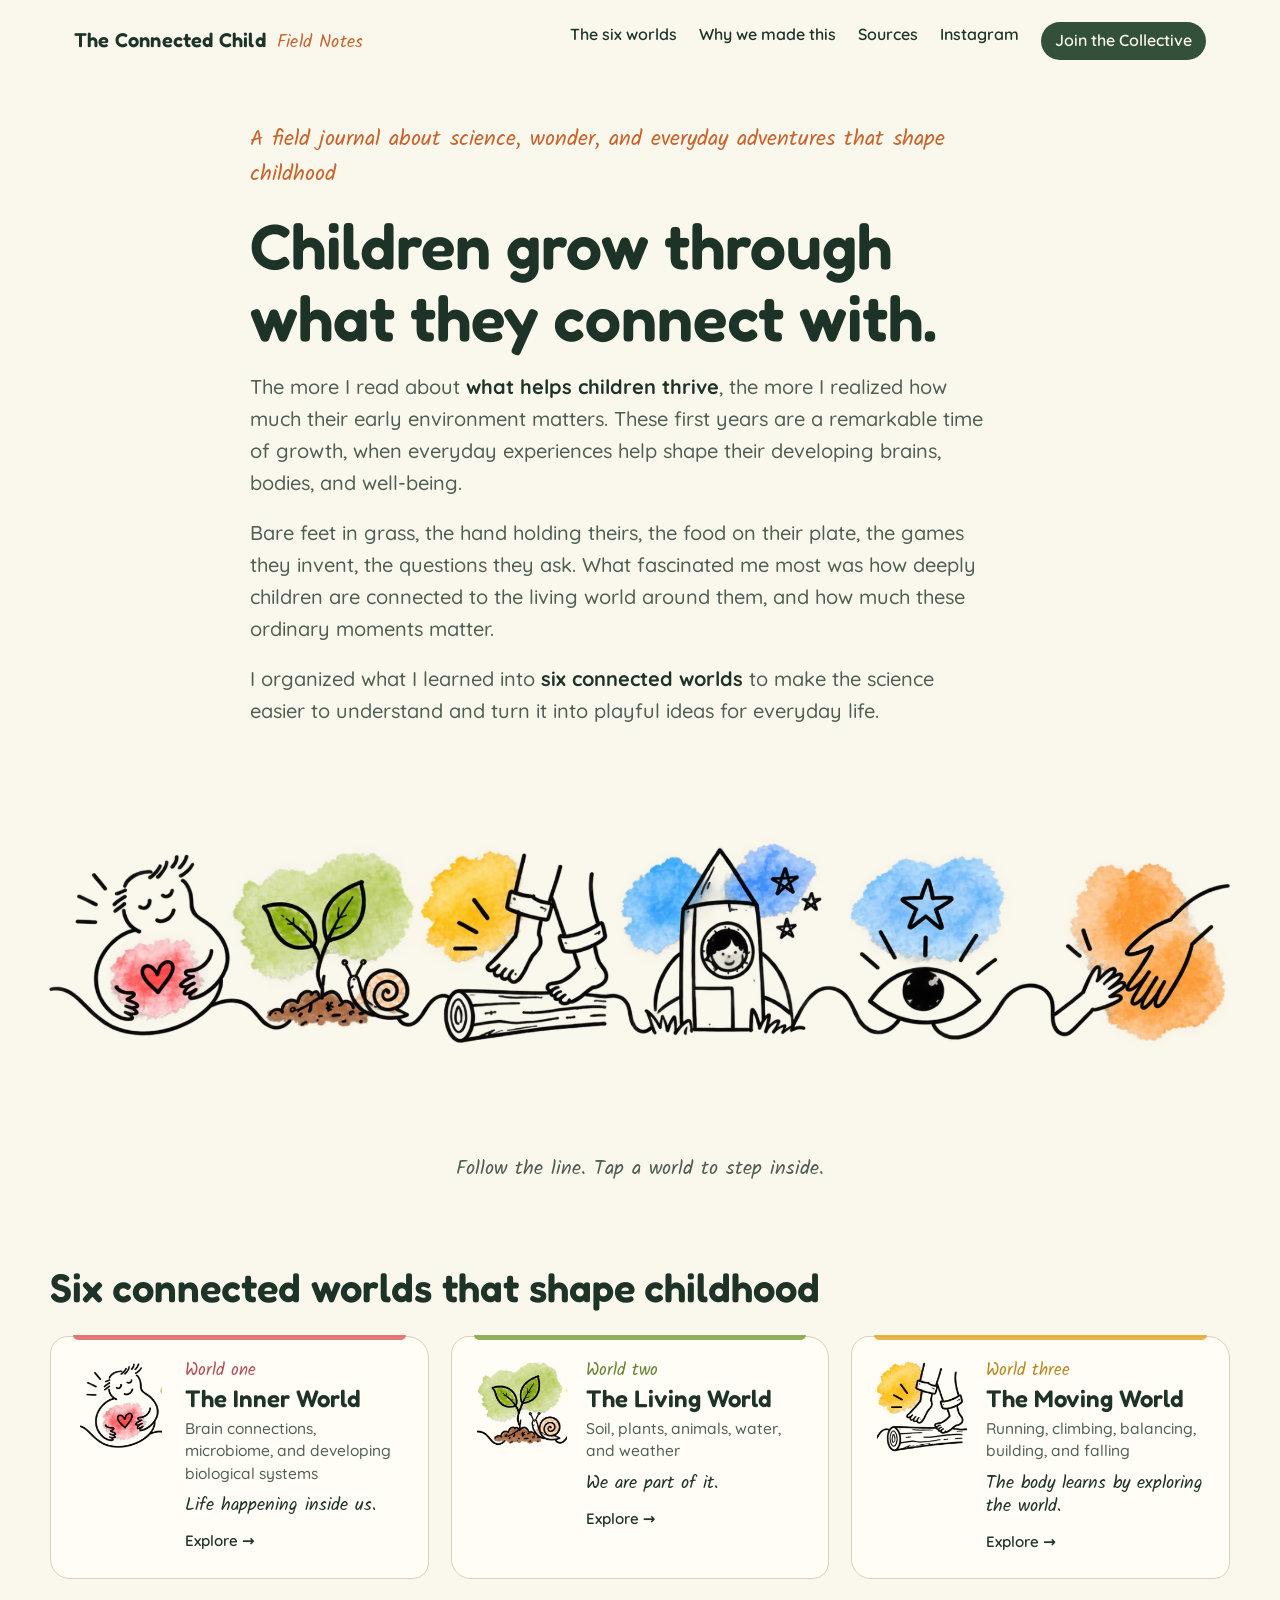
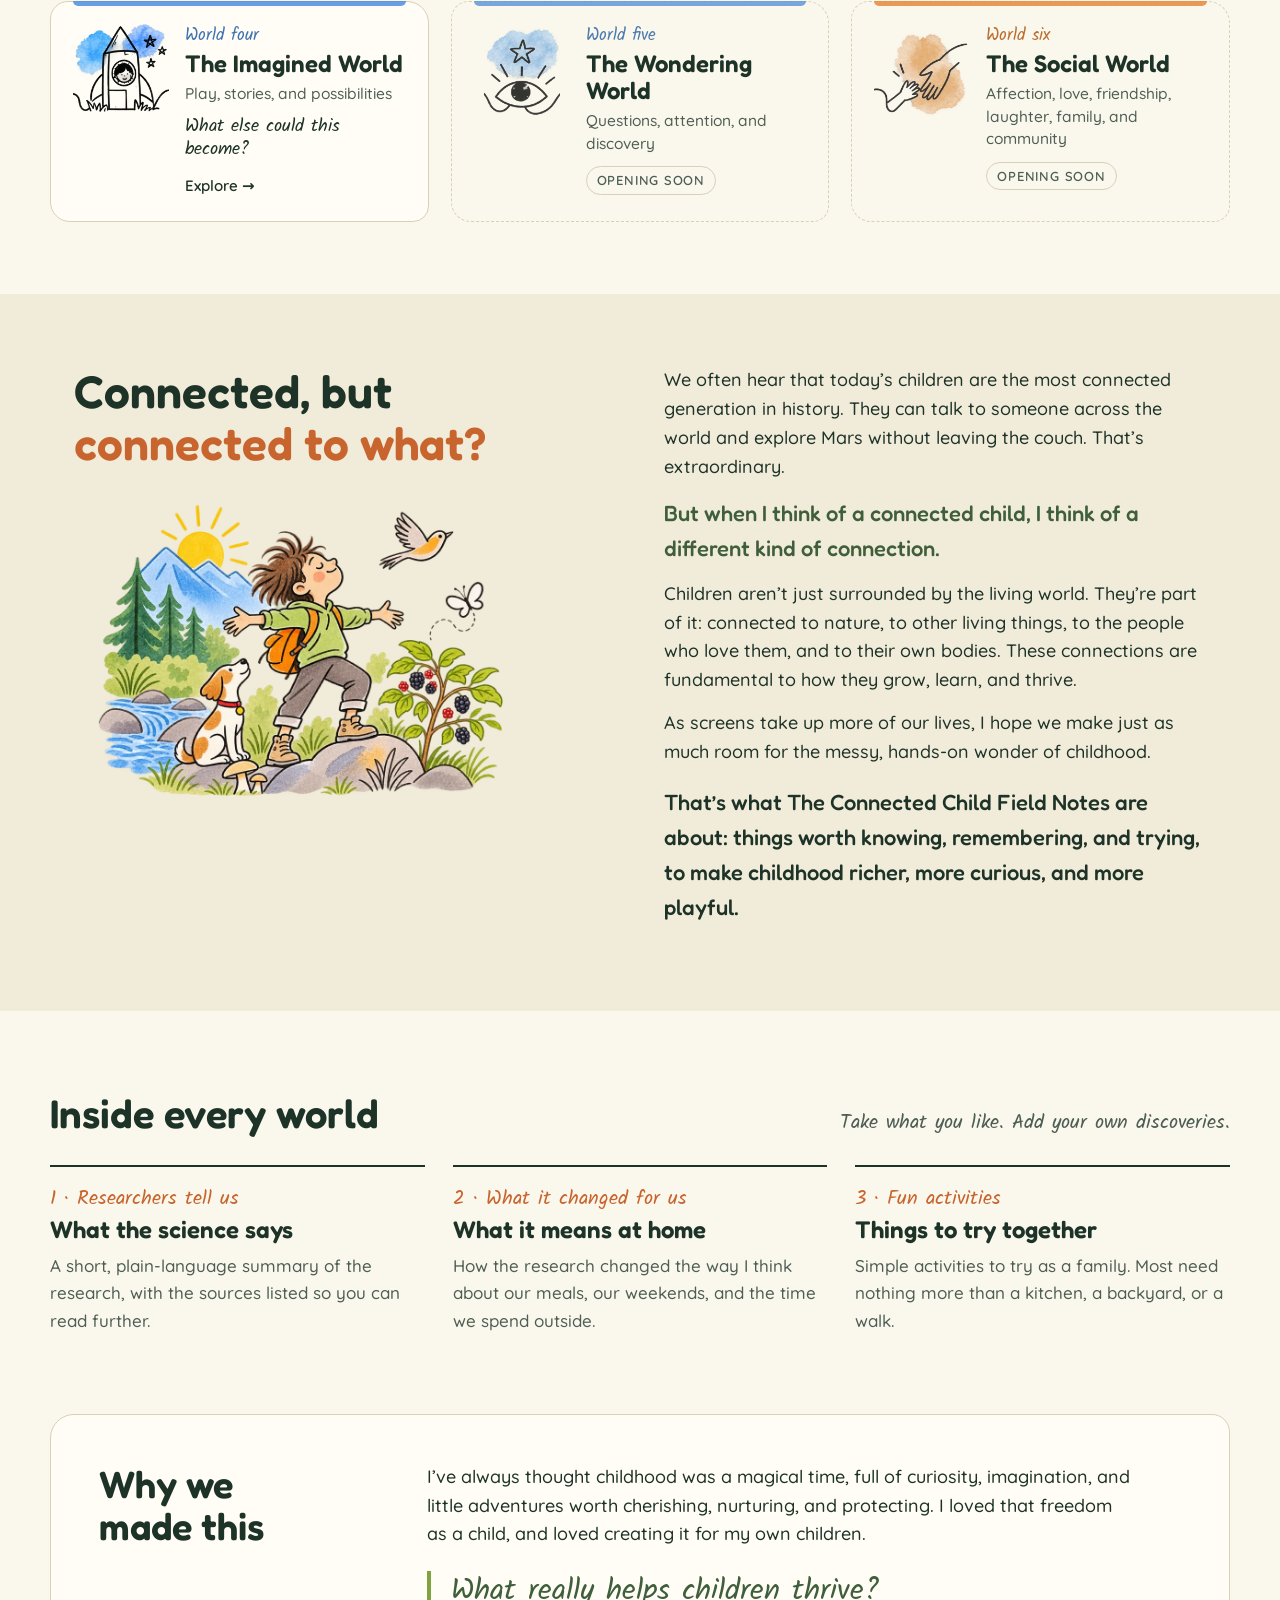
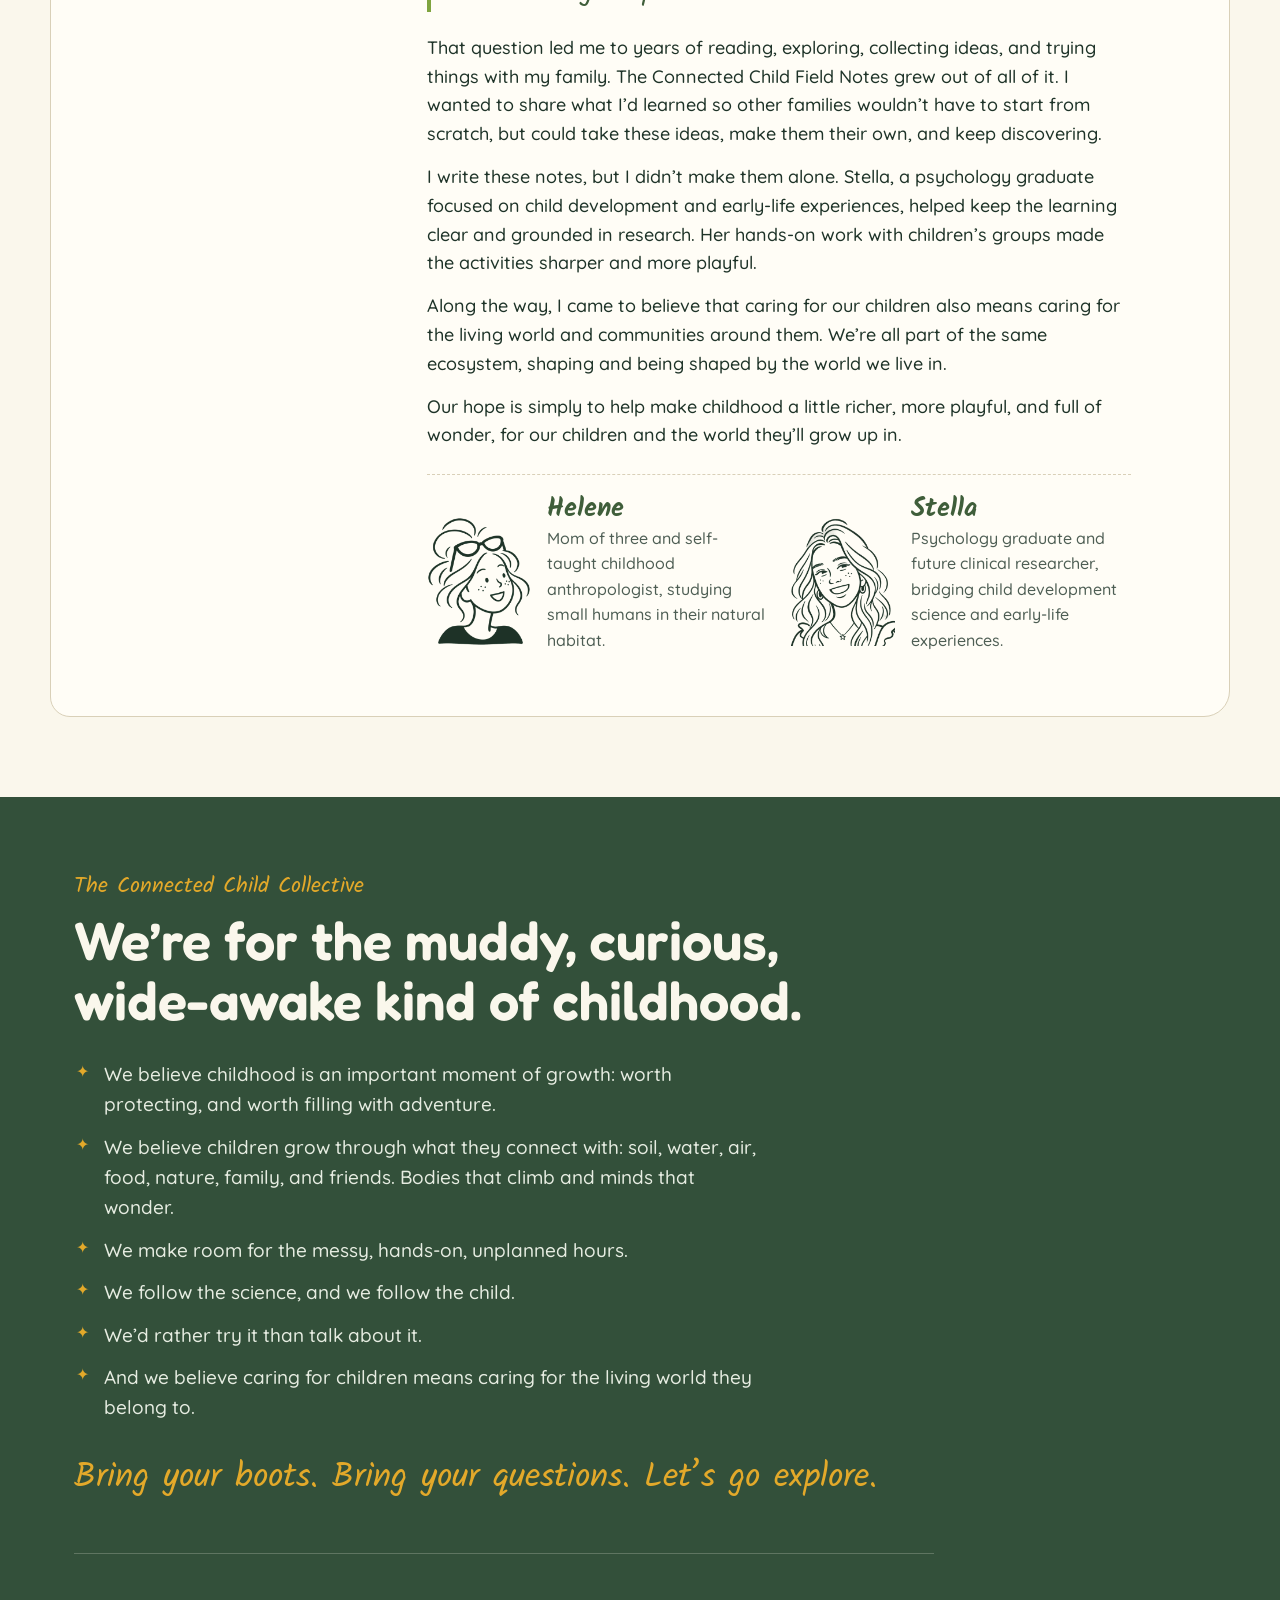
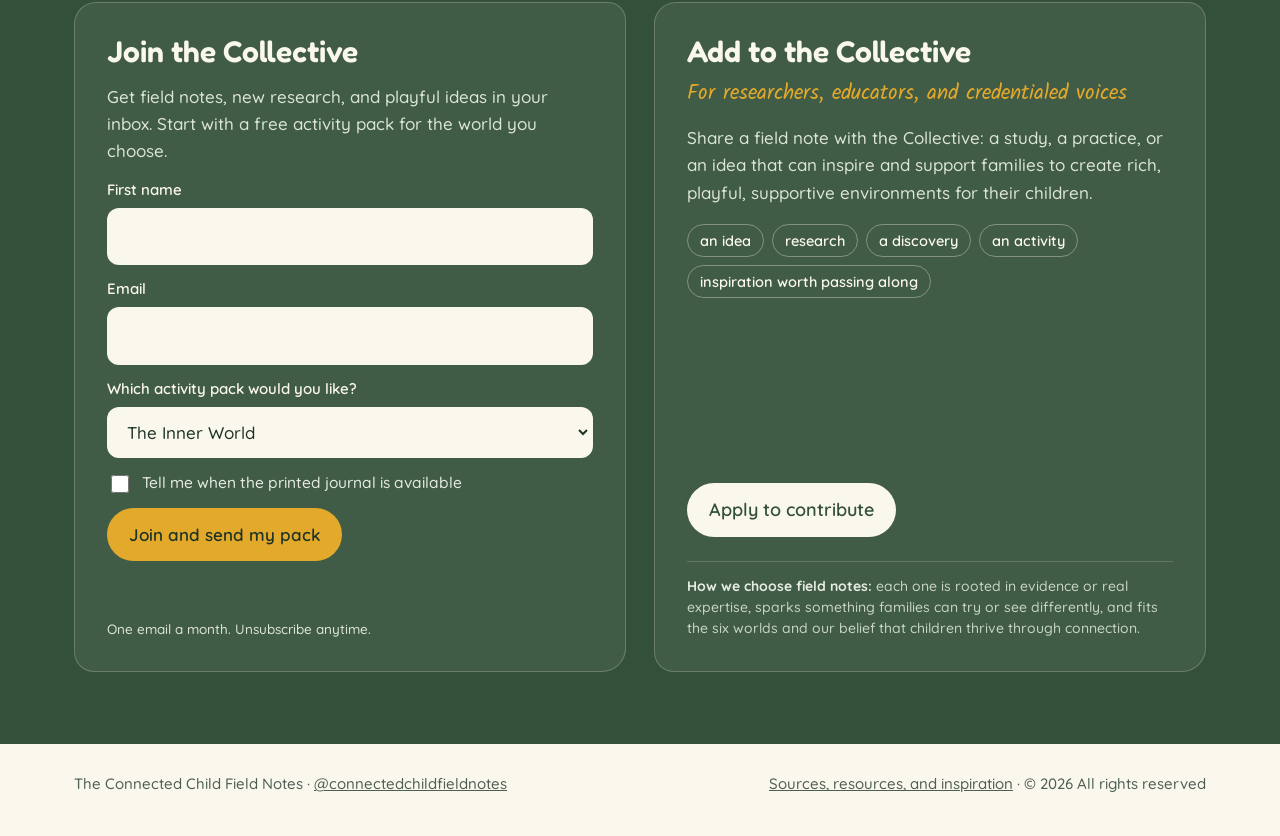
==== commit 035a86b2: "Link Instagram in header and footer on every page Co-Authored-By: Claude Opus 5.5 <noreply@anthropic" ====
--- a/index.html
+++ b/index.html
@@ -28,6 +28,7 @@
     <a href="#worlds">The six worlds</a>
     <a href="#why">Why we made this</a>
     <a href="sources.html">Sources</a>
+    <a href="https://www.instagram.com/connectedchildfieldnotes/" target="_blank" rel="noopener">Instagram</a>
     <a class="pill" href="#signup">Join the Collective</a>
   </nav>
 </header>
@@ -247,7 +248,7 @@
 
 <footer>
   <div class="wrap">
-    <span>The Connected Child Field Notes</span>
+    <span>The Connected Child Field Notes · <a href="https://www.instagram.com/connectedchildfieldnotes/" target="_blank" rel="noopener">@connectedchildfieldnotes</a></span>
     <span><a href="sources.html">Sources, resources, and inspiration</a> · © 2026 All rights reserved</span>
   </div>
 </footer>
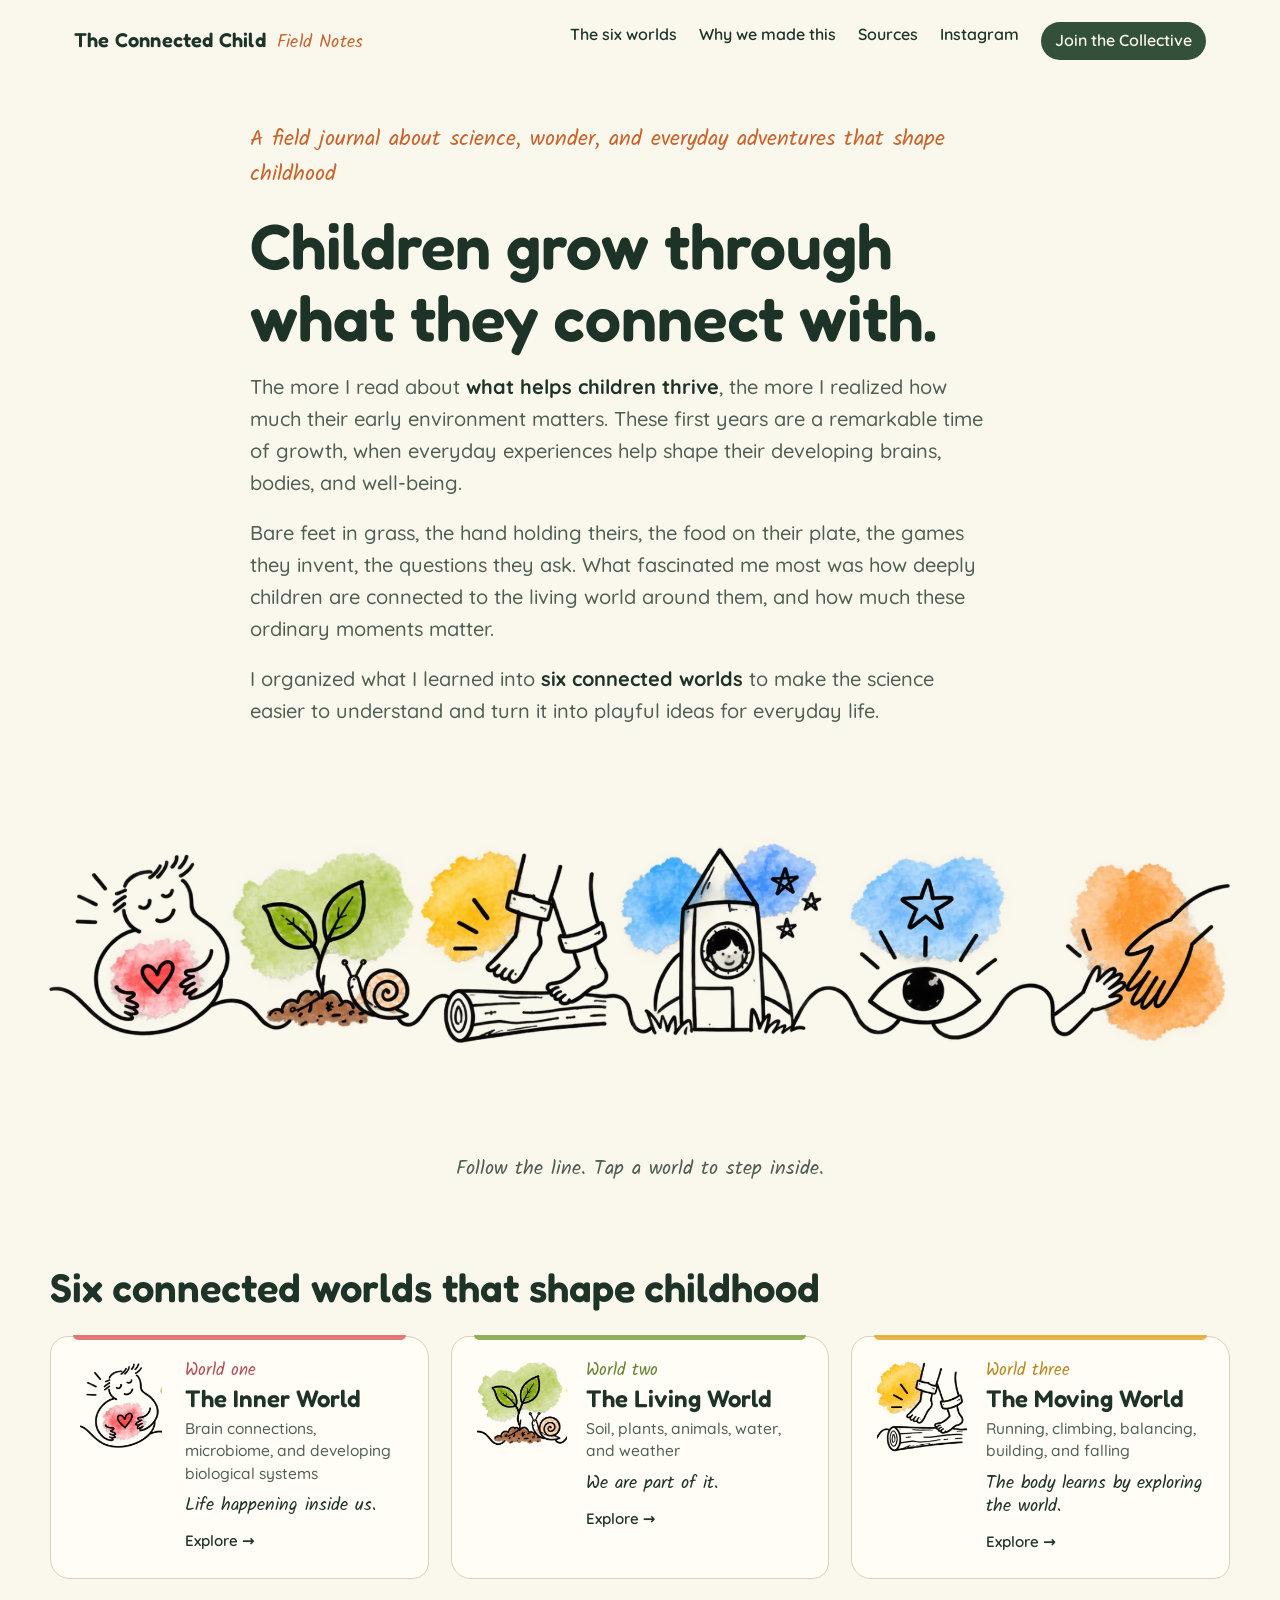
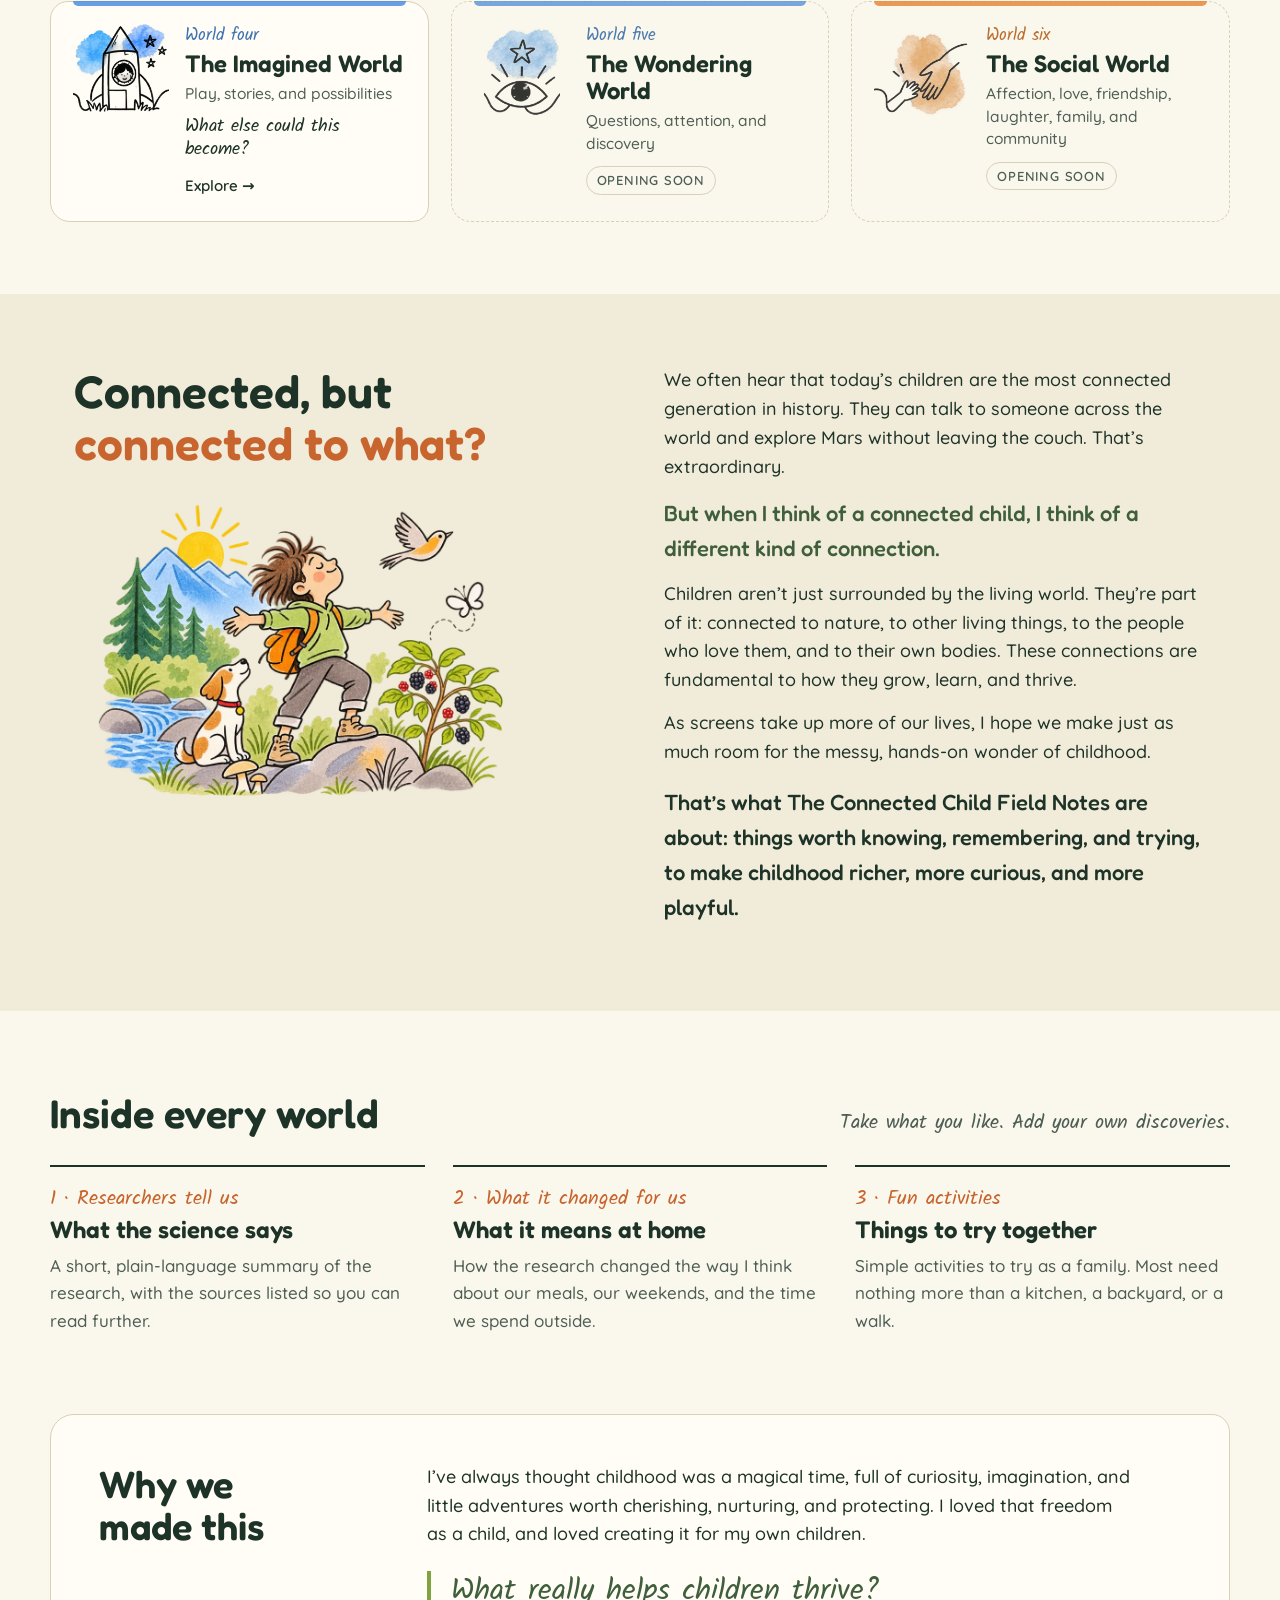
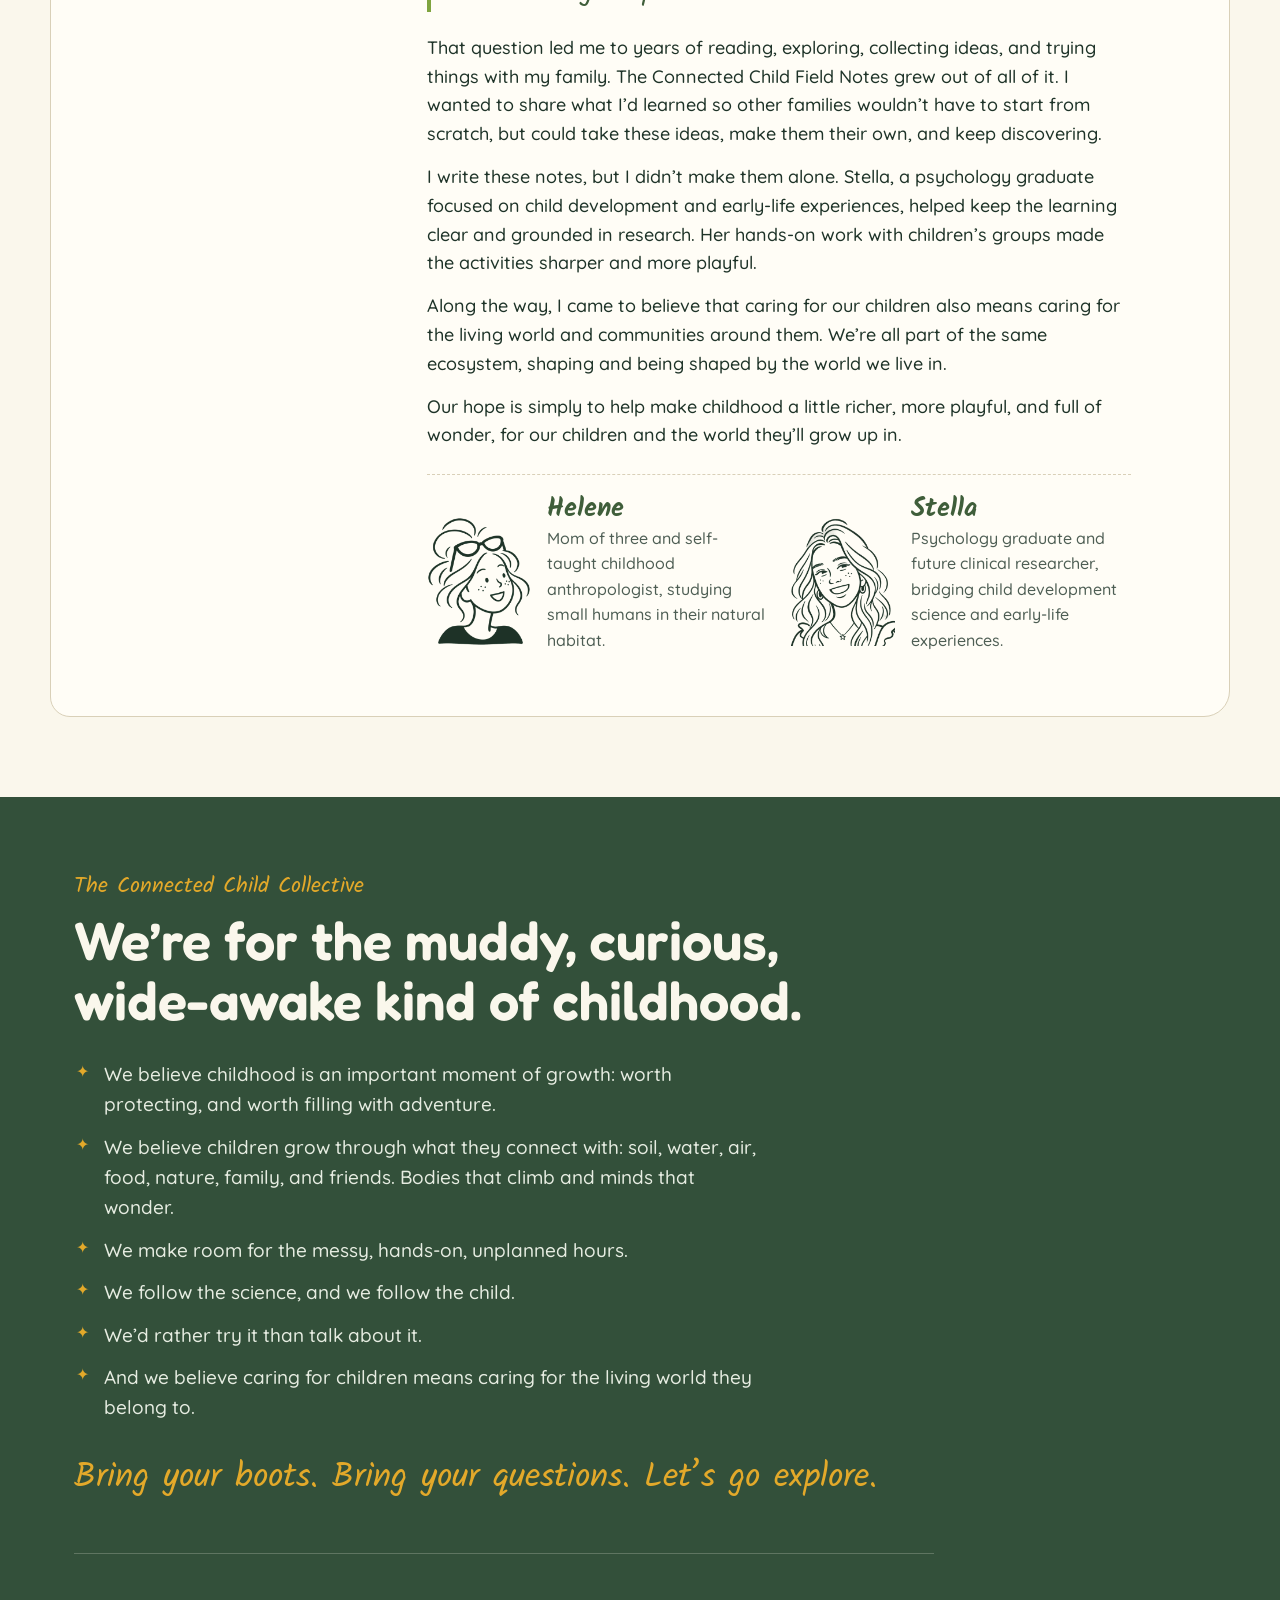
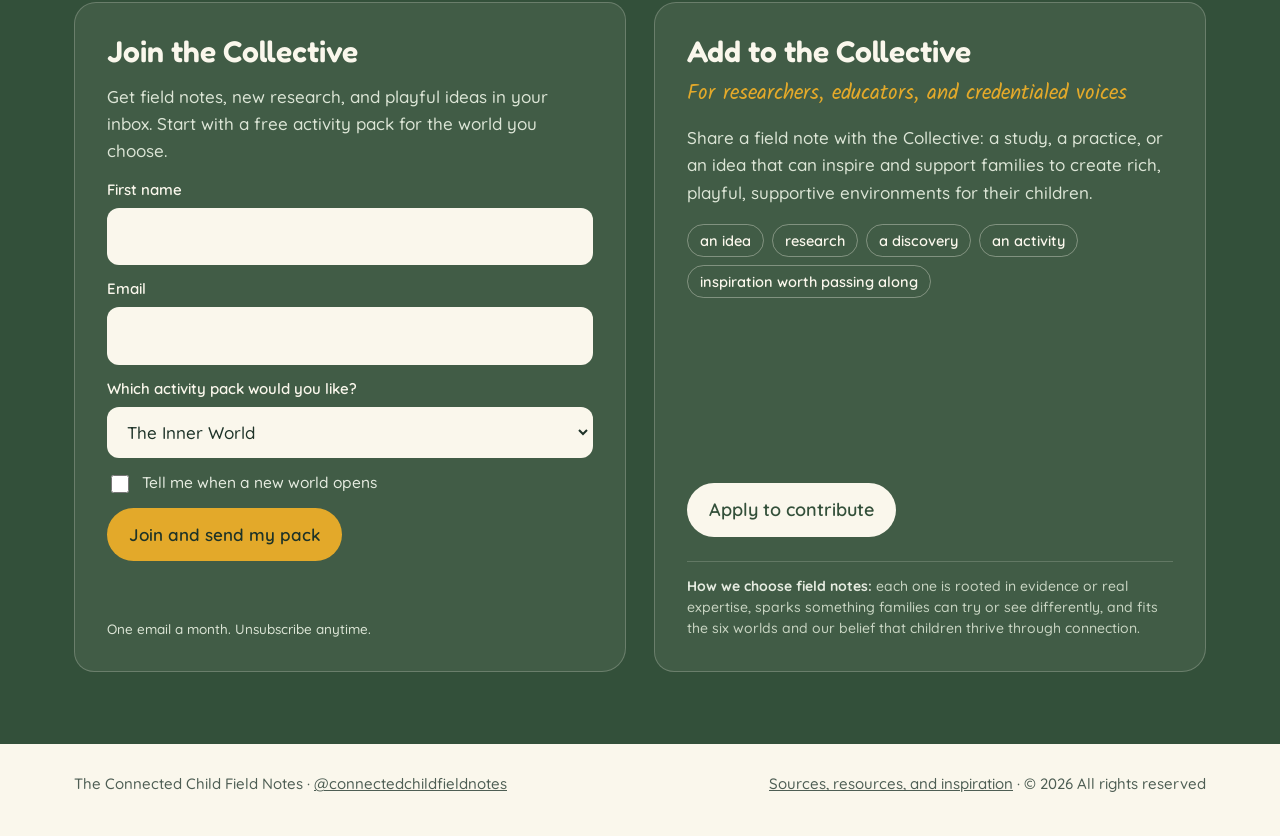
==== commit fbb76c2d: "Sign-up: swap printed-journal checkbox for new-world alerts Co-Authored-By: Claude Opus 5.5 <noreply" ====
--- a/index.html
+++ b/index.html
@@ -226,7 +226,7 @@
               <option value="imagined">The Imagined World</option>
             </select>
           </div>
-          <label class="check" for="printed"><input id="printed" type="checkbox"> Tell me when the printed journal is available</label>
+          <label class="check" for="newworld"><input id="newworld" type="checkbox"> Tell me when a new world opens</label>
           <button type="submit">Join and send my pack</button>
           <p class="thanks" id="thanks" aria-live="polite"></p>
           <p class="fine">One email a month. Unsubscribe anytime.</p>
